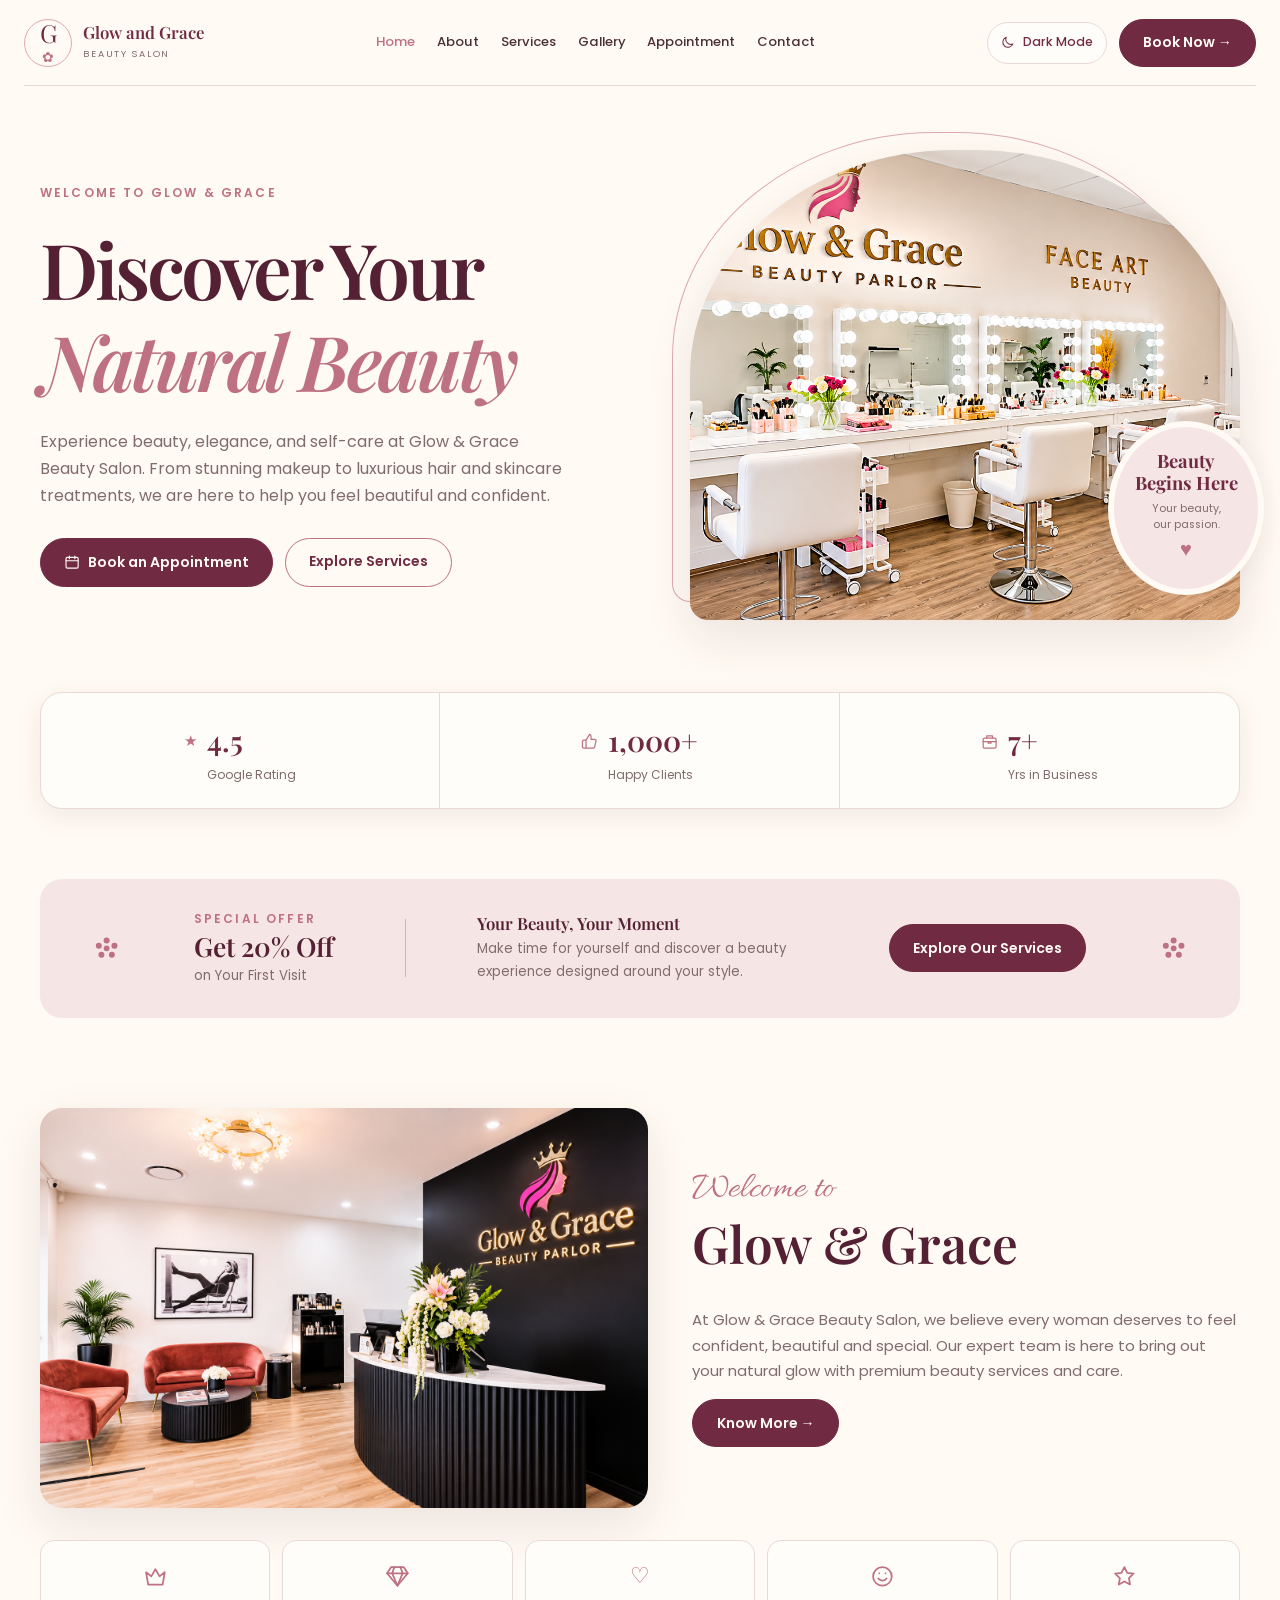
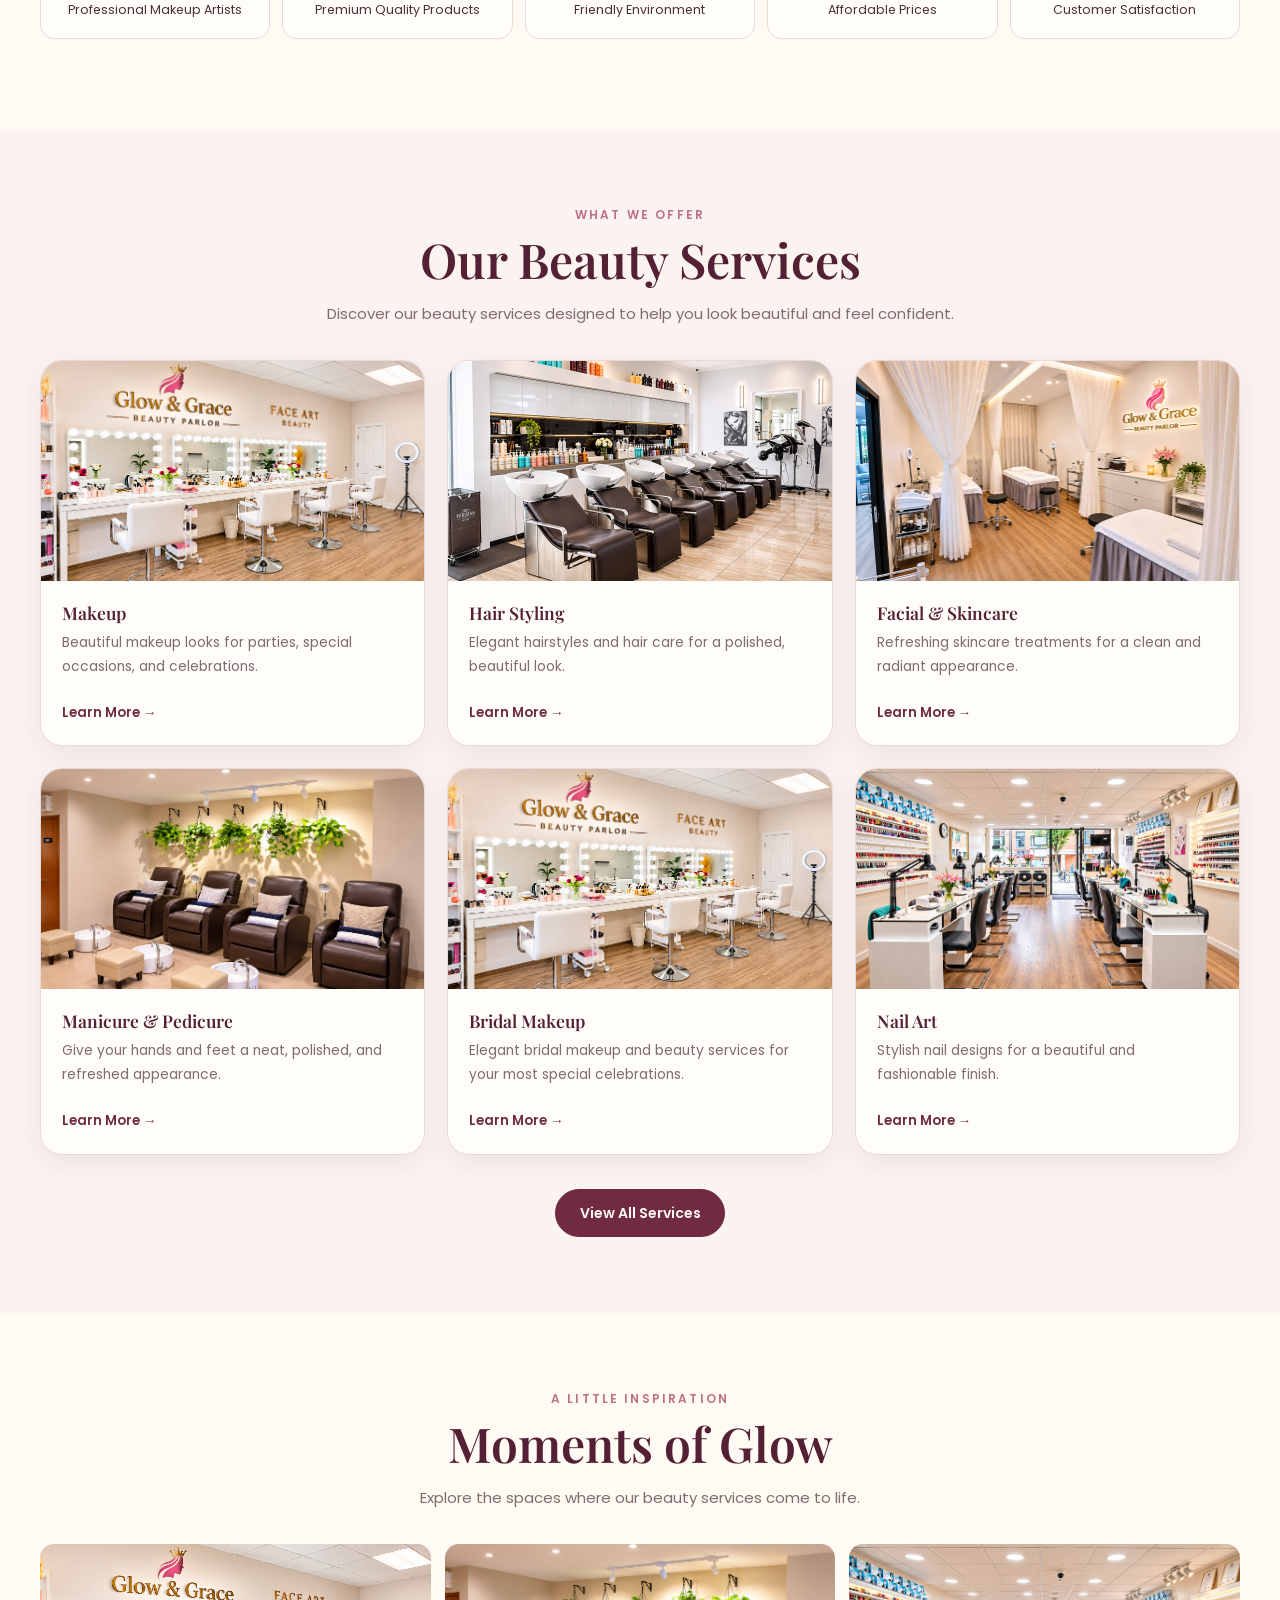
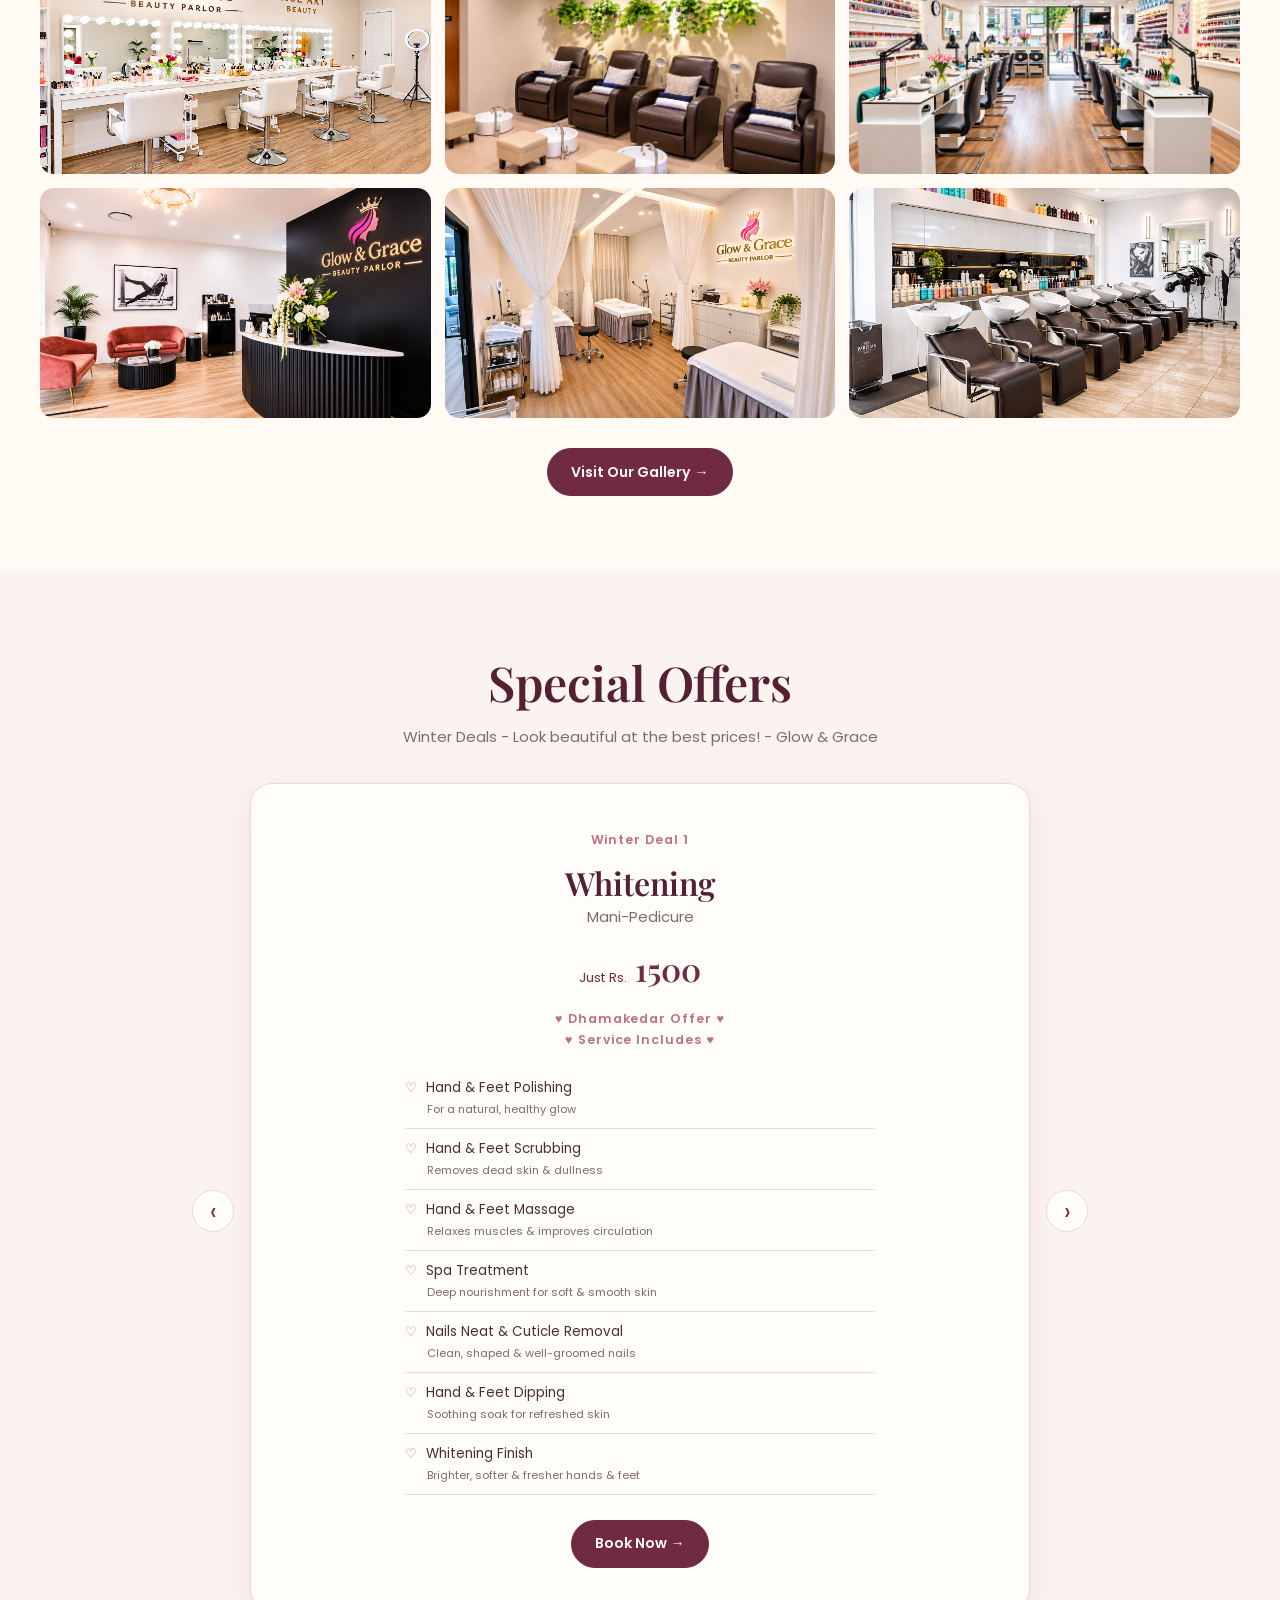
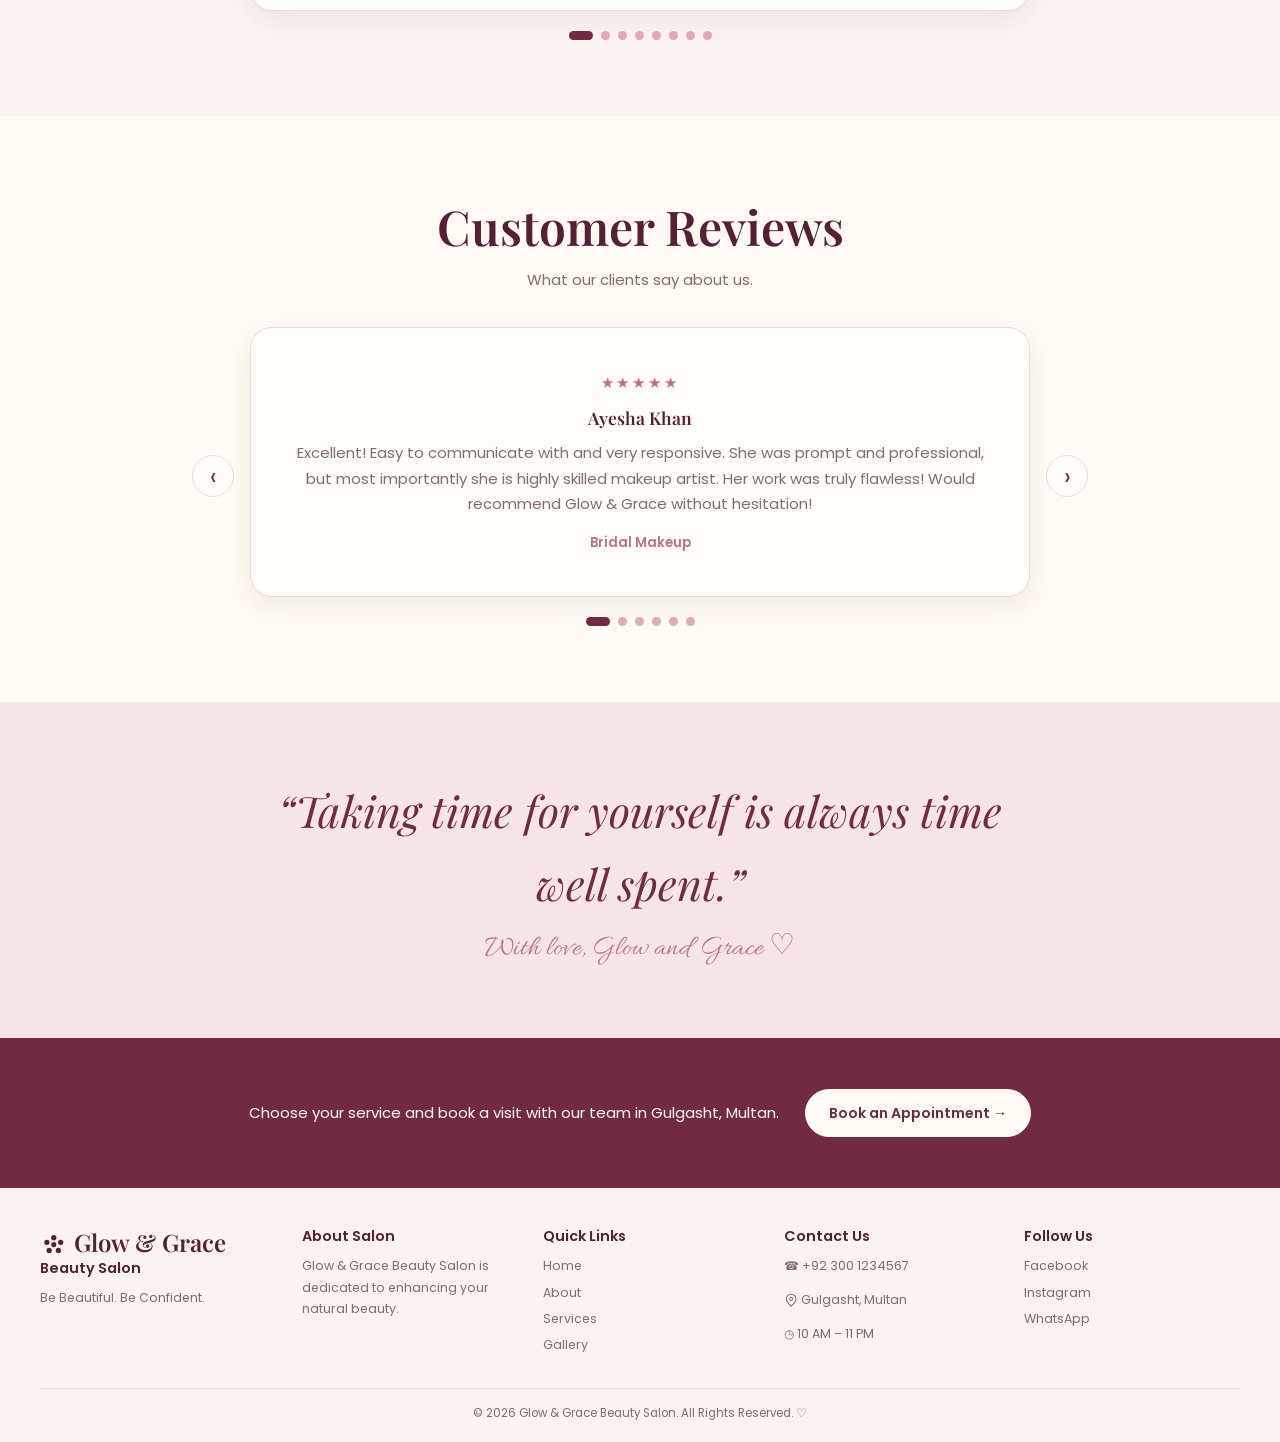
==== index.html @ 6aabf295 "Initial Files Added" ====
<!DOCTYPE html>
<html lang="en">

<head>
    <meta charset="UTF-8">
    <meta name="viewport" content="width=device-width, initial-scale=1.0">
    <title>Glow & Grace Beauty Salon</title>
    <link rel="preconnect" href="https://fonts.googleapis.com">
    <link rel="preconnect" href="https://fonts.gstatic.com" crossorigin>
    <link
        href="https://fonts.googleapis.com/css2?family=Allura&family=Playfair+Display:ital,wght@0,500;0,600;1,600&family=Poppins:wght@300;400;500;600;700&display=swap"
        rel="stylesheet">
    
    <link rel="stylesheet" href="style.css">
    <script src="vip-navigation.js" defer></script>
</head>

<body class="vip-page vip-index">
    <header class="topbar">
        <a class="brand" href="index.html">
            <span class="brand-mark">G<span>✿</span></span>
            <span><span class="brand-name">Glow and Grace</span><span class="brand-sub">BEAUTY SALON</span></span>
        </a>
        <button class="nav-toggle" type="button" aria-label="Open navigation" aria-expanded="false"
            aria-controls="main-navigation" data-nav-toggle><svg class="nav-icon" viewBox="0 0 24 24" aria-hidden="true" focusable="false"><path d="M4 7h16M4 12h16M4 17h16" /></svg></button>
        <nav id="main-navigation">
            <a class="active" href="index.html" aria-current="page">Home</a>
            <a href="about.html">About</a>
            <a href="services.html">Services</a>
            <a href="gallery.html">Gallery</a>
            <a href="appointment.html">Appointment</a>
            <a href="contact.html">Contact</a>
        </nav>
        <div class="nav-actions">
            <button class="theme-toggle" id="themeToggle" type="button" aria-label="Switch to dark mode"><svg class="theme-icon" viewBox="0 0 24 24" aria-hidden="true" focusable="false"><path d="M20.2 15.1A8.6 8.6 0 0 1 8.9 3.8 8.8 8.8 0 1 0 20.2 15.1Z" /></svg><span>Dark Mode</span></button>
            <a class="btn" href="appointment.html">Book Now →</a>
        </div>
    </header>
    <section class="hero">
        <div class="hero-content">
            <div class="tagline">Welcome to Glow & Grace</div>
            <h1>Discover Your<span>Natural Beauty</span></h1>
            <p>Experience beauty, elegance, and self-care at Glow & Grace Beauty Salon. From stunning makeup to
                luxurious hair and skincare treatments, we are here to help you feel beautiful and confident.</p>
            <div class="hero-buttons">
                <a href="appointment.html" class="btn"><svg class="ui-icon" viewBox="0 0 24 24" aria-hidden="true" focusable="false"><rect x="3" y="5" width="18" height="16" rx="2" /><path d="M16 3v4M8 3v4M3 10h18" /></svg>Book an Appointment</a>
                <a href="services.html" class="outline-btn">Explore Services</a>
            </div>
        </div>
        <div class="hero-image"><img src="images/new-salon-photos/Glow%20%26%20Grace%20Beauty%20Parlor.png"
                alt="Glow &amp; Grace makeup studio">
            <div class="hero-badge"><b>Beauty<br>Begins Here</b><small>Your beauty,<br>our
                    passion.</small><span>♥</span></div>
        </div>
    </section>
    <section class="stats-bar">
        <div class="stat-item"><span class="stat-icon">★</span><span class="stat-num" data-target="4.5"
                data-decimal="1">0</span><span class="stat-label">Google Rating</span></div>
        <div class="stat-item"><span class="stat-icon"><svg class="ui-icon" viewBox="0 0 24 24" aria-hidden="true" focusable="false"><path d="M7 10v11H4a2 2 0 0 1-2-2v-7a2 2 0 0 1 2-2h3Zm0 0 5-8a3 3 0 0 1 2 3v4h5a2 2 0 0 1 2 2l-2 8a2 2 0 0 1-2 2H7" /></svg></span><span class="stat-num" data-target="1000"
                data-suffix="+">0</span><span class="stat-label">Happy Clients</span></div>
        <div class="stat-item"><span class="stat-icon"><svg class="ui-icon" viewBox="0 0 24 24" aria-hidden="true" focusable="false"><rect x="3" y="7" width="18" height="14" rx="2" /><path d="M8 7V4h8v3M3 12h18M10 12v2h4v-2" /></svg></span><span class="stat-num" data-target="7"
                data-suffix="+">0</span><span class="stat-label">Yrs in Business</span></div>
    </section>
    <section class="offer-banner">
        <span class="banner-flower"><svg class="ui-icon flower-icon" viewBox="0 0 24 24" aria-hidden="true" focusable="false"><circle cx="12" cy="5" r="2.3" /><circle cx="18" cy="9" r="2.3" /><circle cx="16" cy="16" r="2.3" /><circle cx="8" cy="16" r="2.3" /><circle cx="6" cy="9" r="2.3" /><circle cx="12" cy="11" r="2.2" /></svg></span>
        <div class="offer-left">
            <div class="small">Special Offer</div>
            <h3>Get 20% Off</h3>
            <p>on Your First Visit</p>
        </div>
        <div class="offer-divider"></div>
        <div class="offer-mid">
            <h4>Your Beauty, Your Moment</h4>
            <p>Make time for yourself and discover a beauty experience designed around your style.</p>
        </div>
        <a class="btn" href="services.html">Explore Our Services</a>
        <span class="banner-flower"><svg class="ui-icon flower-icon" viewBox="0 0 24 24" aria-hidden="true" focusable="false"><circle cx="12" cy="5" r="2.3" /><circle cx="18" cy="9" r="2.3" /><circle cx="16" cy="16" r="2.3" /><circle cx="8" cy="16" r="2.3" /><circle cx="6" cy="9" r="2.3" /><circle cx="12" cy="11" r="2.2" /></svg></span>
    </section>
    <section class="welcome">
        <div class="welcome-image"><img src="images/new-salon-photos/Glow%20%26%20Grace%20Beauty%20Reception%20(1).png"
                alt="Glow &amp; Grace reception"></div>
        <div class="welcome-content">
            <h3>Welcome to</h3>
            <h2>Glow & Grace</h2>
            <p>At Glow & Grace Beauty Salon, we believe every woman deserves to feel confident, beautiful and special.
                Our expert team is here to bring out your natural glow with premium beauty services and care.</p>
            <a href="about.html" class="btn">Know More →</a>
        </div>
        <div class="welcome-features">
            <div><span><svg class="ui-icon" viewBox="0 0 24 24" aria-hidden="true" focusable="false"><path d="m3 8 5 4 4-7 4 7 5-4-2 12H5L3 8Z" /></svg></span> Professional Makeup Artists</div>
            <div><span><svg class="ui-icon" viewBox="0 0 24 24" aria-hidden="true" focusable="false"><path d="M6 3h12l4 6-10 12L2 9l4-6Z" /><path d="m2 9 20 0M9 3l-2 6 5 12 5-12-2-6" /></svg></span> Premium Quality Products</div>
            <div><span>♡</span> Friendly Environment</div>
            <div><span><svg class="ui-icon" viewBox="0 0 24 24" aria-hidden="true" focusable="false"><circle cx="12" cy="12" r="9" /><path d="M8 14s1.5 2 4 2 4-2 4-2M9 9h.01M15 9h.01" /></svg></span> Affordable Prices</div>
            <div><span><svg class="ui-icon" viewBox="0 0 24 24" aria-hidden="true" focusable="false"><path d="m12 3 2.7 5.5 6.1.9-4.4 4.3 1 6.1-5.4-2.9-5.4 2.9 1-6.1L3 9.4l6.1-.9L12 3Z" /></svg></span> Customer Satisfaction</div>
        </div>
    </section>
    <section class="services">
        <div class="eyebrow">What We Offer</div>
        <h2>Our Beauty Services</h2>
        <p class="services-sub">Discover our beauty services designed to help you look beautiful and feel confident.</p>
        <div class="services-grid">
            <div class="new-service-card"><img src="images/new-salon-photos/Glow%20%26%20Grace%20Beauty%20Parlor.png"
                    alt="Glow &amp; Grace makeup studio">
                <div class="card-body">
                    <h3>Makeup</h3>
                    <p>Beautiful makeup looks for parties, special occasions, and celebrations.</p><a
                        href="services.html">Learn More →</a>
                </div>
            </div>
            <div class="new-service-card"><img
                    src="images/new-salon-photos/Modern%20Parisian%20Salon%20Shampoo%20Stations.png"
                    alt="Salon shampoo stations for hair services">
                <div class="card-body">
                    <h3>Hair Styling</h3>
                    <p>Elegant hairstyles and hair care for a polished, beautiful look.</p><a href="services.html">Learn
                        More →</a>
                </div>
            </div>
            <div class="new-service-card"><img
                    src="images/new-salon-photos/Glow%20%26%20Grace%20Spa%20Treatment%20Room.png"
                    alt="Glow &amp; Grace facial and skincare treatment room">
                <div class="card-body">
                    <h3>Facial & Skincare</h3>
                    <p>Refreshing skincare treatments for a clean and radiant appearance.</p><a
                        href="services.html">Learn More →</a>
                </div>
            </div>
            <div class="new-service-card"><img
                    src="images/new-salon-photos/Bright%20Modern%20Spa%20Pedicure%20Lounge.png"
                    alt="Bright modern pedicure lounge">
                <div class="card-body">
                    <h3>Manicure & Pedicure</h3>
                    <p>Give your hands and feet a neat, polished, and refreshed appearance.</p><a
                        href="services.html">Learn More →</a>
                </div>
            </div>
            <div class="new-service-card"><img src="images/new-salon-photos/Glow%20%26%20Grace%20Beauty%20Parlor.png"
                    alt="Glow &amp; Grace makeup studio for bridal services">
                <div class="card-body">
                    <h3>Bridal Makeup</h3>
                    <p>Elegant bridal makeup and beauty services for your most special celebrations.</p><a
                        href="services.html">Learn More →</a>
                </div>
            </div>
            <div class="new-service-card"><img
                    src="images/new-salon-photos/Bright%20Symmetrical%20Nail%20Salon%20Interior.png"
                    alt="Bright nail salon interior">
                <div class="card-body">
                    <h3>Nail Art</h3>
                    <p>Stylish nail designs for a beautiful and fashionable finish.</p><a href="services.html">Learn
                        More →</a>
                </div>
            </div>
        </div>
        <a href="services.html" class="btn">View All Services</a>
    </section>
    <section class="gallery">
        <div class="eyebrow">A Little Inspiration</div>
        <h2>Moments of Glow</h2>
        <p class="gallery-sub">Explore the spaces where our beauty services come to life.</p>
        <div class="gallery-container">
            <img src="images/new-salon-photos/Glow%20%26%20Grace%20Beauty%20Parlor.png"
                alt="Glow &amp; Grace makeup studio" loading="lazy">
            <img src="images/new-salon-photos/Bright%20Modern%20Spa%20Pedicure%20Lounge.png" alt="Pedicure lounge"
                loading="lazy">
            <img src="images/new-salon-photos/Bright%20Symmetrical%20Nail%20Salon%20Interior.png"
                alt="Nail salon interior" loading="lazy">
            <img src="images/new-salon-photos/Glow%20%26%20Grace%20Beauty%20Reception%20(1).png"
                alt="Beauty salon reception" loading="lazy">
            <img src="images/new-salon-photos/Glow%20%26%20Grace%20Spa%20Treatment%20Room.png"
                alt="Facial and skincare treatment room" loading="lazy">
            <img src="images/new-salon-photos/Modern%20Parisian%20Salon%20Shampoo%20Stations.png"
                alt="Hair service shampoo stations" loading="lazy">
        </div>
        <a href="gallery.html" class="btn">Visit Our Gallery →</a>
    </section>
    <section class="offers">
        <div class="section-heading">
            <h2>Special Offers</h2>
            <p>Winter Deals - Look beautiful at the best prices! - Glow & Grace</p>
        </div>
        <div class="deal-slider" id="dealSlider">
            <button class="deal-arrow prev" id="prevDeal" aria-label="Previous deal">‹</button>
            <button class="deal-arrow next" id="nextDeal" aria-label="Next deal">›</button>
            <div class="deal-track">
                <div class="deal-slide active">
                    <div class="deal-card"><span class="deal-tag">Winter Deal 1</span>
                        <h3>Whitening</h3>
                        <div class="deal-sub">Mani-Pedicure</div>
                        <div class="deal-price"><span>Just Rs.</span> 1500</div>
                        <div class="deal-offer">♥ Dhamakedar Offer ♥</div>
                        <div class="deal-includes">♥ Service Includes ♥</div>
                        <ul class="deal-list">
                            <li>Hand & Feet Polishing<small>For a natural, healthy glow</small></li>
                            <li>Hand & Feet Scrubbing<small>Removes dead skin & dullness</small></li>
                            <li>Hand & Feet Massage<small>Relaxes muscles & improves circulation</small></li>
                            <li>Spa Treatment<small>Deep nourishment for soft & smooth skin</small></li>
                            <li>Nails Neat & Cuticle Removal<small>Clean, shaped & well-groomed nails</small></li>
                            <li>Hand & Feet Dipping<small>Soothing soak for refreshed skin</small></li>
                            <li>Whitening Finish<small>Brighter, softer & fresher hands & feet</small></li>
                        </ul><a class="btn" href="appointment.html">Book Now →</a>
                    </div>
                </div>
                <div class="deal-slide">
                    <div class="deal-card"><span class="deal-tag">Winter Deal 2</span>
                        <h3>Bridal Glow</h3>
                        <div class="deal-sub">Bridal Makeup</div>
                        <div class="deal-price"><span>Just Rs.</span> 9,999</div>
                        <div class="deal-offer">♥ Dhamakedar Offer ♥</div>
                        <div class="deal-includes">♥ Service Includes ♥</div>
                        <ul class="deal-list">
                            <li>Bridal Makeup<small>Long-lasting flawless bridal look</small></li>
                            <li>Hairstyle + Dupatta Setting<small>Elegant hairstyle with perfect dupatta setting</small>
                            </li>
                            <li>Nail Art<small>Beautiful nails for your big day</small></li>
                            <li>Pre-Bridal Facial<small>Glowing & fresh skin before wedding</small></li>
                            <li>Eyelashes<small>Full & beautiful lashes</small></li>
                            <li>Face Polish<small>Clean & bright face</small></li>
                            <li>Touch-up Kit<small>Stay fresh all day long</small></li>
                        </ul><a class="btn" href="appointment.html">Book Now →</a>
                    </div>
                </div>
                <div class="deal-slide">
                    <div class="deal-card"><span class="deal-tag">Winter Deal 3</span>
                        <h3>Party Glam</h3>
                        <div class="deal-sub">Party Makeup</div>
                        <div class="deal-price"><span>Just Rs.</span> 3,999</div>
                        <div class="deal-offer">♥ Dhamakedar Offer ♥</div>
                        <div class="deal-includes">♥ Service Includes ♥</div>
                        <ul class="deal-list">
                            <li>Party Makeup<small>Soft glam look for parties</small></li>
                            <li>Hair Setting<small>Neat & stylish hair setting</small></li>
                            <li>Eyelashes<small>Beautiful full lashes</small></li>
                            <li>Nail Polish<small>Neat & polished nails</small></li>
                            <li>Face Polish<small>Fresh & glowing face</small></li>
                            <li>Blush & Highlights<small>Natural glow & shine</small></li>
                            <li>Hair Spray Finish<small>Long-lasting perfect look</small></li>
                        </ul><a class="btn" href="appointment.html">Book Now →</a>
                    </div>
                </div>
                <div class="deal-slide">
                    <div class="deal-card"><span class="deal-tag">Winter Deal 4</span>
                        <h3>Hair Spa + Cut</h3>
                        <div class="deal-sub">Hair Care</div>
                        <div class="deal-price"><span>Just Rs.</span> 1,999</div>
                        <div class="deal-offer">♥ Dhamakedar Offer ♥</div>
                        <div class="deal-includes">♥ Service Includes ♥</div>
                        <ul class="deal-list">
                            <li>Hair Cut on Your Choice<small>Cut of your choice</small></li>
                            <li>Hair Spa<small>Deep nourishment for hair</small></li>
                            <li>Hair Wash<small>Clean & fresh hair</small></li>
                            <li>Head Massage<small>Relaxing head massage</small></li>
                            <li>Hair Mask<small>Soft & silky hair</small></li>
                            <li>Blow Dry<small>Perfect smooth finish</small></li>
                            <li>Hair Serum<small>Shiny & healthy hair</small></li>
                        </ul><a class="btn" href="appointment.html">Book Now →</a>
                    </div>
                </div>
                <div class="deal-slide">
                    <div class="deal-card"><span class="deal-tag">Winter Deal 5</span>
                        <h3>Facial Glow</h3>
                        <div class="deal-sub">Facial & Skincare</div>
                        <div class="deal-price"><span>Just Rs.</span> 1,499</div>
                        <div class="deal-offer">♥ Dhamakedar Offer ♥</div>
                        <div class="deal-includes">♥ Service Includes ♥</div>
                        <ul class="deal-list">
                            <li>Deep Cleansing Facial<small>Deep clean & fresh skin</small></li>
                            <li>Face Polish<small>Bright & smooth face</small></li>
                            <li>Face Massage<small>Relaxing face massage</small></li>
                            <li>Mask Application<small>Glowing & soft skin</small></li>
                            <li>Scrubbing<small>Removes dead skin & dullness</small></li>
                            <li>Face Dipping<small>Soothing & refreshed skin</small></li>
                            <li>Whitening Finish<small>Brighter & fresher face</small></li>
                        </ul><a class="btn" href="appointment.html">Book Now →</a>
                    </div>
                </div>
                <div class="deal-slide">
                    <div class="deal-card"><span class="deal-tag">Winter Deal 6</span>
                        <h3>Hair Color</h3>
                        <div class="deal-sub">Color + Treatment</div>
                        <div class="deal-price"><span>Just Rs.</span> 4,999</div>
                        <div class="deal-offer">♥ Dhamakedar Offer ♥</div>
                        <div class="deal-includes">♥ Service Includes ♥</div>
                        <ul class="deal-list">
                            <li>Hair Color<small>Beautiful new hair color</small></li>
                            <li>Highlights<small>Stylish highlights</small></li>
                            <li>Keratin Treatment<small>Smooth & shiny hair</small></li>
                            <li>Hair Spa<small>Deep nourishment</small></li>
                            <li>Hair Mask<small>Soft & healthy hair</small></li>
                            <li>Hair Wash<small>Clean & fresh hair</small></li>
                            <li>Blow Dry<small>Perfect salon finish</small></li>
                        </ul><a class="btn" href="appointment.html">Book Now →</a>
                    </div>
                </div>
                <div class="deal-slide">
                    <div class="deal-card"><span class="deal-tag">Winter Deal 7</span>
                        <h3>Wax & Polish</h3>
                        <div class="deal-sub">Waxing</div>
                        <div class="deal-price"><span>Just Rs.</span> 1,299</div>
                        <div class="deal-offer">♥ Dhamakedar Offer ♥</div>
                        <div class="deal-includes">♥ Service Includes ♥</div>
                        <ul class="deal-list">
                            <li>Half Arm Wax<small>Clean & smooth arms</small></li>
                            <li>Half Leg Wax<small>Clean & smooth legs</small></li>
                            <li>Face Polish<small>Bright & fresh face</small></li>
                            <li>Face Massage<small>Relaxing massage</small></li>
                            <li>Smoothing Mask<small>Soft & smooth skin</small></li>
                            <li>Soothing Lotion<small>Calm & fresh skin</small></li>
                            <li>Whitening Finish<small>Brighter & softer skin</small></li>
                        </ul><a class="btn" href="appointment.html">Book Now →</a>
                    </div>
                </div>
                <div class="deal-slide">
                    <div class="deal-card"><span class="deal-tag">Winter Deal 8</span>
                        <h3>Student Glow</h3>
                        <div class="deal-sub">Student Deal</div>
                        <div class="deal-price"><span>Just Rs.</span> 999</div>
                        <div class="deal-offer">♥ Dhamakedar Offer ♥</div>
                        <div class="deal-includes">♥ Service Includes ♥</div>
                        <ul class="deal-list">
                            <li>Hair Cut<small>Fresh & neat cut</small></li>
                            <li>Hair Wash<small>Clean & fresh hair</small></li>
                            <li>Hair Setting<small>Stylish setting</small></li>
                            <li>Face Polish<small>Bright & fresh face</small></li>
                            <li>Eyebrows<small>Neat & clean eyebrows</small></li>
                            <li>Head Massage<small>Relaxing massage</small></li>
                            <li>Blow Dry<small>Perfect finish</small></li>
                        </ul><a class="btn" href="appointment.html">Book Now →</a>
                    </div>
                </div>
            </div>
            <div class="deal-dots" id="dealDots"></div>
        </div>
    </section>
    <section class="reviews">
        <div class="section-heading">
            <h2>Customer Reviews</h2>
            <p>What our clients say about us.</p>
        </div>
        <div class="review-slider" id="reviewSlider">
            <button class="review-arrow prev" id="prevReview" aria-label="Previous review">‹</button>
            <button class="review-arrow next" id="nextReview" aria-label="Next review">›</button>
            <div class="review-track">
                <div class="review-slide active">
                    <div class="stars">★★★★★</div>
                    <h3>Ayesha Khan</h3>
                    <p>Excellent! Easy to communicate with and very responsive. She was prompt and professional, but
                        most importantly she is highly skilled makeup artist. Her work was truly flawless! Would
                        recommend Glow & Grace without hesitation!</p>
                    <div class="r-service">Bridal Makeup</div>
                </div>
                <div class="review-slide">
                    <div class="stars">★★★★★</div>
                    <h3>Sana Malik</h3>
                    <p>Best salon in town! Highly recommended. My party makeup was so beautiful, everyone kept asking
                        where I got it done. Staff is so friendly and caring.</p>
                    <div class="r-service">Party Makeup</div>
                </div>
                <div class="review-slide">
                    <div class="stars">★★★★★</div>
                    <h3>Fatima Noor</h3>
                    <p>Loved the service and results. Thank you Glow & Grace! My facial was so relaxing and my skin is
                        glowing. I will definitely come again.</p>
                    <div class="r-service">Facial & Skincare</div>
                </div>
                <div class="review-slide">
                    <div class="stars">★★★★★</div>
                    <h3>Mahnoor Ali</h3>
                    <p>Amazing hair styling! They understood exactly what I wanted. My hairstyle stayed perfect the
                        whole day. Very professional and neat work.</p>
                    <div class="r-service">Hair Styling</div>
                </div>
                <div class="review-slide">
                    <div class="stars">★★★★★</div>
                    <h3>Hira Ahmed</h3>
                    <p>So happy with my nails! Beautiful nail art, very clean and hygienic salon. The team makes you
                        feel so comfortable and special.</p>
                    <div class="r-service">Nail Art</div>
                </div>
                <div class="review-slide">
                    <div class="stars">★★★★★</div>
                    <h3>Zainab Raza</h3>
                    <p>I booked the Bridal Package for my big day and it was perfect! Makeup, hair and nails -
                        everything was flawless. I felt like a princess. Thank you so much!</p>
                    <div class="r-service">Bridal Package</div>
                </div>
            </div>
            <div class="review-dots" id="reviewDots"></div>
        </div>
    </section>
    <section class="quote-section">
        <p>“Taking time for yourself is always time<br>well spent.”</p>
        <div class="quote-love">With love, Glow and Grace ♡</div>
    </section>
    <section class="cta-strip">
        <p>Choose your service and book a visit with our team in Gulgasht, Multan.</p>
        <a class="btn" href="appointment.html">Book an Appointment →</a>
    </section>
    <footer>
        <div class="footer-container">
            <div class="footer-logo">
                <h2><svg class="ui-icon flower-icon" viewBox="0 0 24 24" aria-hidden="true" focusable="false"><circle cx="12" cy="5" r="2.3" /><circle cx="18" cy="9" r="2.3" /><circle cx="16" cy="16" r="2.3" /><circle cx="8" cy="16" r="2.3" /><circle cx="6" cy="9" r="2.3" /><circle cx="12" cy="11" r="2.2" /></svg> Glow & Grace</h2>
                <h3>Beauty Salon</h3>
                <p>Be Beautiful. Be Confident.</p>
            </div>
            <div class="footer-column">
                <h3>About Salon</h3>
                <p>Glow & Grace Beauty Salon is dedicated to enhancing your natural beauty.</p>
            </div>
            <div class="footer-column">
                <h3>Quick Links</h3><a href="index.html">Home</a><a href="about.html">About</a><a
                    href="services.html">Services</a><a href="gallery.html">Gallery</a>
            </div>
            <div class="footer-column">
                <h3>Contact Us</h3>
                <p>☎ +92 300 1234567</p>
                <p><svg class="ui-icon" viewBox="0 0 24 24" aria-hidden="true" focusable="false"><path d="M20 10c0 5-8 12-8 12S4 15 4 10a8 8 0 1 1 16 0Z" /><circle cx="12" cy="10" r="2.5" /></svg> Gulgasht, Multan</p>
                <p>◷ 10 AM – 11 PM</p>
            </div>
            <div class="footer-column">
                <h3>Follow Us</h3><a href="#">Facebook</a><a href="#">Instagram</a><a href="#">WhatsApp</a>
            </div>
        </div>
        <div class="copyright">© 2026 Glow & Grace Beauty Salon. All Rights Reserved. ♡</div>
    </footer>
    <button id="topBtn">↑</button>
    <script>
        const topBtn = document.getElementById("topBtn");
        if (topBtn) {
            window.addEventListener("scroll", function () { topBtn.style.display = window.scrollY > 300 ? "block" : "none"; });
            topBtn.addEventListener("click", function () { window.scrollTo({ top: 0, behavior: "smooth" }); });
        }
        const slides = document.querySelectorAll(".review-slide");
        const dotsBox = document.getElementById("reviewDots");
        let currentReview = 0;
        let reviewTimer = null;
        if (slides.length && dotsBox) {
            slides.forEach(function (_, i) {
                var d = document.createElement("button");
                d.setAttribute("aria-label", "Go to review " + (i + 1));
                d.addEventListener("click", function () { showReview(i); restartReviewTimer(); });
                dotsBox.appendChild(d);
            });
        }
        const dots = document.querySelectorAll("#reviewDots button");
        function showReview(n) {
            if (!slides.length) return;
            currentReview = (n + slides.length) % slides.length;
            slides.forEach(function (s, i) { s.classList.toggle("active", i === currentReview); });
            dots.forEach(function (d, i) { d.classList.toggle("active", i === currentReview); });
        }
        function nextReview() { showReview(currentReview + 1); }
        function prevReview() { showReview(currentReview - 1); }
        function restartReviewTimer() {
            if (reviewTimer) clearInterval(reviewTimer);
            reviewTimer = setInterval(nextReview, 4000);
        }
        var prevBtn = document.getElementById("prevReview");
        var nextBtn = document.getElementById("nextReview");
        if (prevBtn) { prevBtn.addEventListener("click", function () { prevReview(); restartReviewTimer(); }); }
        if (nextBtn) { nextBtn.addEventListener("click", function () { nextReview(); restartReviewTimer(); }); }
        var sliderBox = document.getElementById("reviewSlider");
        if (sliderBox) {
            sliderBox.addEventListener("mouseenter", function () { if (reviewTimer) clearInterval(reviewTimer); });
            sliderBox.addEventListener("mouseleave", restartReviewTimer);
        }
        showReview(0);
        restartReviewTimer();
        const dealSlides = document.querySelectorAll(".deal-slide");
        const dealDotsBox = document.getElementById("dealDots");
        let currentDeal = 0;
        let dealTimer = null;
        if (dealSlides.length && dealDotsBox) {
            dealSlides.forEach(function (_, i) {
                var d = document.createElement("button");
                d.setAttribute("aria-label", "Go to deal " + (i + 1));
                d.addEventListener("click", function () { showDeal(i); restartDealTimer(); });
                dealDotsBox.appendChild(d);
            });
        }
        const dealDots = document.querySelectorAll("#dealDots button");
        function showDeal(n) {
            if (!dealSlides.length) return;
            currentDeal = (n + dealSlides.length) % dealSlides.length;
            dealSlides.forEach(function (s, i) { s.classList.toggle("active", i === currentDeal); });
            dealDots.forEach(function (d, i) { d.classList.toggle("active", i === currentDeal); });
        }
        function nextDeal() { showDeal(currentDeal + 1); }
        function prevDeal() { showDeal(currentDeal - 1); }
        function restartDealTimer() {
            if (dealTimer) clearInterval(dealTimer);
            dealTimer = setInterval(nextDeal, 4500);
        }
        var prevDealBtn = document.getElementById("prevDeal");
        var nextDealBtn = document.getElementById("nextDeal");
        if (prevDealBtn) { prevDealBtn.addEventListener("click", function () { prevDeal(); restartDealTimer(); }); }
        if (nextDealBtn) { nextDealBtn.addEventListener("click", function () { nextDeal(); restartDealTimer(); }); }
        var dealBox = document.getElementById("dealSlider");
        if (dealBox) {
            dealBox.addEventListener("mouseenter", function () { if (dealTimer) clearInterval(dealTimer); });
            dealBox.addEventListener("mouseleave", restartDealTimer);
        }
        showDeal(0);
        restartDealTimer();
        const statObserver = new IntersectionObserver(function (entries) {
            entries.forEach(function (entry) {
                if (entry.isIntersecting) {
                    var el = entry.target;
                    var target = parseFloat(el.dataset.target);
                    var decimal = parseInt(el.dataset.decimal || "0");
                    var suffix = el.dataset.suffix || "";
                    var start = performance.now();
                    function count(now) {
                        var p = Math.min((now - start) / 1400, 1);
                        var val = target * (1 - Math.pow(1 - p, 3));
                        if (decimal > 0) { el.textContent = val.toFixed(decimal); }
                        else { el.textContent = Math.floor(val).toLocaleString() + suffix; }
                        if (p < 1) { requestAnimationFrame(count); }
                        else { if (decimal > 0) { el.textContent = target.toFixed(decimal); } else { el.textContent = Math.floor(target).toLocaleString() + suffix; } }
                    }
                    requestAnimationFrame(count);
                    statObserver.unobserve(el);
                }
            });
        }, { threshold: .5 });
        document.querySelectorAll(".stat-num").forEach(function (el) { statObserver.observe(el); });
    </script>
</body>

</html>
---- style.css ----
@import url("https://fonts.googleapis.com/css2?family=Allura&family=Playfair+Display:ital,wght@0,500;0,600;0,700;1,600&family=Poppins:wght@300;400;500;600;700&display=swap");

:root {
  color-scheme: light;
  --burgundy: #702b43;
  --burgundy-deep: #542033;
  --rose: #bd7182;
  --rose-light: #dfaab2;
  --blush: #f5e6e5;
  --blush-pale: #fbf3f0;
  --cream: #fffaf3;
  --paper: #fffdf9;
  --ink: #4a3035;
  --muted: #806b6d;
  --line: #ead9d7;
  --shadow: 0 18px 48px rgba(83, 32, 51, 0.1);
  --shadow-soft: 0 8px 26px rgba(83, 32, 51, 0.08);
  --radius: 22px;
  --radius-small: 14px;
  --page-width: 1200px;
}

.vip-page.dark,
.vip-page.dark-mode,
html.dark .vip-page,
html.dark-mode .vip-page {
  color-scheme: dark;
  --burgundy: #d99aa7;
  --burgundy-deep: #f0c4ca;
  --rose: #d78c9c;
  --rose-light: #a96173;
  --blush: #39262d;
  --blush-pale: #302126;
  --cream: #211a1b;
  --paper: #2b2023;
  --ink: #f6e8e4;
  --muted: #c5aaab;
  --line: #543943;
  --shadow: 0 18px 48px rgba(0, 0, 0, 0.24);
  --shadow-soft: 0 8px 26px rgba(0, 0, 0, 0.18);
}

.vip-page,
.vip-page * {
  box-sizing: border-box;
}

.vip-page {
  margin: 0;
  min-width: 320px;
  overflow-x: hidden;
  background: var(--cream);
  color: var(--ink);
  font-family: "Poppins", sans-serif;
  font-size: 15px;
  font-weight: 400;
  line-height: 1.7;
  transition: background-color 0.25s ease, color 0.25s ease;
}

.vip-page img {
  display: block;
  max-width: 100%;
}

.vip-page .ui-icon,
.vip-page .nav-icon,
.vip-page .theme-icon {
  display: inline-block;
  width: 1.15em;
  height: 1.15em;
  flex: 0 0 auto;
  fill: none;
  stroke: currentColor;
  stroke-linecap: round;
  stroke-linejoin: round;
  stroke-width: 1.7;
  vertical-align: middle;
}

.vip-page .flower-icon {
  fill: currentColor;
  stroke: none;
}

.vip-page a {
  color: var(--burgundy);
  text-decoration: none;
}

.vip-page button,
.vip-page input,
.vip-page select,
.vip-page textarea {
  font: inherit;
}

.vip-page button,
.vip-page a {
  -webkit-tap-highlight-color: transparent;
}

.vip-page h1,
.vip-page h2,
.vip-page h3,
.vip-page h4 {
  margin: 0 0 0.65em;
  color: var(--burgundy-deep);
  font-family: "Playfair Display", serif;
  font-weight: 600;
  line-height: 1.2;
}

.vip-page p {
  margin: 0 0 1em;
}

.vip-page section,
.vip-page main {
  position: relative;
}

.vip-page .script,
.vip-page .handwritten,
.vip-page .cta-script,
.vip-page .quote,
.vip-page .love,
.vip-page .welcome-line,
.vip-page .quote-love {
  color: var(--rose);
  font-family: "Allura", cursive;
  font-size: clamp(1.7rem, 3vw, 2.45rem);
  line-height: 1.15;
}

.vip-page .eyebrow,
.vip-page .small-title,
.vip-page .tagline,
.vip-page .small,
.vip-page .section-heading > p:first-child {
  color: var(--rose);
  font-size: 0.75rem;
  font-weight: 600;
  letter-spacing: 0.18em;
  text-transform: uppercase;
}

.vip-page .btn,
.vip-page .pill,
.vip-page .submit,
.vip-page .submit-btn,
.vip-page .promo > a {
  display: inline-flex;
  min-height: 48px;
  align-items: center;
  justify-content: center;
  gap: 0.45rem;
  border: 1px solid var(--burgundy);
  border-radius: 999px;
  padding: 0.72rem 1.45rem;
  background: var(--burgundy);
  color: var(--cream);
  font-size: 0.88rem;
  font-weight: 600;
  line-height: 1.3;
  text-align: center;
  transition: transform 0.2s ease, background-color 0.2s ease, box-shadow 0.2s ease;
}

.vip-page .btn:hover,
.vip-page .pill:hover,
.vip-page .submit:hover,
.vip-page .submit-btn:hover,
.vip-page .promo > a:hover {
  transform: translateY(-2px);
  background: var(--burgundy-deep);
  box-shadow: var(--shadow-soft);
}

.vip-page .outline-btn {
  display: inline-flex;
  min-height: 48px;
  align-items: center;
  justify-content: center;
  border: 1px solid var(--rose);
  border-radius: 999px;
  padding: 0.72rem 1.45rem;
  color: var(--burgundy);
  font-size: 0.88rem;
  font-weight: 600;
  transition: background-color 0.2s ease, color 0.2s ease;
}

.vip-page .outline-btn:hover {
  background: var(--blush);
}

/* Shared navigation */
.vip-page .topbar {
  position: relative;
  z-index: 20;
  display: flex;
  width: min(100% - 48px, 1360px);
  min-height: 86px;
  align-items: center;
  justify-content: space-between;
  gap: 24px;
  margin: 0 auto;
  padding: 14px 0;
  border-bottom: 1px solid var(--line);
}

.vip-page .brand {
  display: inline-flex;
  flex: 0 0 auto;
  align-items: center;
  gap: 11px;
  color: var(--burgundy);
}

.vip-page .brand-mark {
  display: grid;
  width: 48px;
  height: 48px;
  place-items: center;
  border: 1px solid var(--rose-light);
  border-radius: 50%;
  font-family: "Playfair Display", serif;
  font-size: 1.55rem;
  line-height: 1;
}

.vip-page .brand-mark span {
  color: var(--rose);
  font-size: 0.85rem;
}

.vip-page .brand-name {
  display: block;
  font-family: "Playfair Display", serif;
  font-size: 1.05rem;
  font-weight: 600;
  line-height: 1.15;
}

.vip-page .brand-sub {
  display: block;
  margin-top: 3px;
  color: var(--muted);
  font-size: 0.58rem;
  letter-spacing: 0.2em;
}

.vip-page .topbar nav {
  display: flex;
  align-items: center;
  justify-content: center;
  gap: clamp(12px, 1.7vw, 26px);
}

.vip-page .topbar nav a,
.vip-page footer nav a {
  color: var(--ink);
  font-size: 0.82rem;
  font-weight: 500;
  transition: color 0.2s ease;
}

.vip-page .topbar nav a:hover,
.vip-page .topbar nav a.active,
.vip-page footer nav a:hover {
  color: var(--rose);
}

.vip-page .nav-actions {
  display: flex;
  flex: 0 0 auto;
  align-items: center;
  gap: 12px;
}

.vip-page .theme-toggle {
  display: inline-flex;
  min-height: 42px;
  align-items: center;
  justify-content: center;
  gap: 7px;
  border: 1px solid var(--line);
  border-radius: 999px;
  padding: 8px 13px;
  background: var(--paper);
  color: var(--burgundy);
  cursor: pointer;
  font-size: 0.77rem;
  font-weight: 500;
  white-space: nowrap;
}

.vip-page .theme-toggle:hover {
  border-color: var(--rose);
  background: var(--blush);
}

.vip-page .nav-toggle {
  display: none;
  width: 42px;
  height: 42px;
  border: 1px solid var(--line);
  border-radius: 50%;
  background: var(--paper);
  color: var(--burgundy);
  cursor: pointer;
}

.vip-page .nav-icon {
  width: 20px;
  height: 20px;
}

/* Home page */
.vip-index .hero {
  display: grid;
  width: min(100% - 48px, var(--page-width));
  min-height: 580px;
  grid-template-columns: 1.02fr 0.98fr;
  align-items: center;
  gap: clamp(32px, 6vw, 82px);
  margin: 0 auto;
  padding: 64px 0 72px;
}

.vip-index .hero-content {
  max-width: 590px;
}

.vip-index .hero-content .tagline {
  margin-bottom: 18px;
}

.vip-index .hero h1 {
  margin-bottom: 22px;
  font-size: clamp(3rem, 6vw, 5.5rem);
  letter-spacing: -0.045em;
}

.vip-index .hero h1 span {
  display: block;
  color: var(--rose);
  font-style: italic;
}

.vip-index .hero-content > p {
  max-width: 530px;
  margin-bottom: 28px;
  color: var(--muted);
  font-size: 1rem;
}

.vip-index .hero-buttons {
  display: flex;
  flex-wrap: wrap;
  gap: 12px;
}

.vip-index .hero-image {
  position: relative;
  min-height: 430px;
}

.vip-index .hero-image::before {
  position: absolute;
  inset: -18px 22px 18px -18px;
  border: 1px solid var(--rose-light);
  border-radius: 48% 48% 18px 18px;
  content: "";
}

.vip-index .hero-image > img {
  position: relative;
  width: 100%;
  height: 470px;
  border-radius: 48% 48% 18px 18px;
  object-fit: cover;
  box-shadow: var(--shadow);
}

.vip-index .hero-badge {
  position: absolute;
  right: -24px;
  bottom: 25px;
  display: grid;
  width: 156px;
  min-height: 174px;
  align-content: center;
  justify-items: center;
  border: 6px solid var(--cream);
  border-radius: 50%;
  background: var(--blush);
  color: var(--burgundy);
  text-align: center;
  box-shadow: var(--shadow-soft);
}

.vip-index .hero-badge b {
  font-family: "Playfair Display", serif;
  font-size: 1.15rem;
  line-height: 1.2;
}

.vip-index .hero-badge small {
  margin-top: 7px;
  color: var(--muted);
  font-size: 0.68rem;
  line-height: 1.4;
}

.vip-index .hero-badge > span {
  color: var(--rose);
  font-size: 1.25rem;
}

.vip-index .stats-bar {
  display: grid;
  width: min(100% - 48px, var(--page-width));
  grid-template-columns: repeat(3, 1fr);
  margin: 0 auto;
  border: 1px solid var(--line);
  border-radius: var(--radius);
  background: var(--paper);
  box-shadow: var(--shadow-soft);
}

.vip-index .stat-item {
  display: grid;
  min-height: 115px;
  grid-template-columns: auto auto;
  align-content: center;
  justify-content: center;
  column-gap: 10px;
  border-right: 1px solid var(--line);
  text-align: left;
}

.vip-index .stat-item:last-child {
  border-right: 0;
}

.vip-index .stat-icon {
  align-self: center;
  color: var(--rose);
}

.vip-index .stat-num {
  color: var(--burgundy);
  font-family: "Playfair Display", serif;
  font-size: 1.8rem;
  font-weight: 600;
}

.vip-index .stat-label {
  grid-column: 2;
  color: var(--muted);
  font-size: 0.75rem;
}

.vip-index .offer-banner {
  display: flex;
  width: min(100% - 48px, var(--page-width));
  align-items: center;
  justify-content: space-between;
  gap: 24px;
  margin: 70px auto;
  border-radius: var(--radius);
  padding: 30px clamp(22px, 4vw, 54px);
  background: var(--blush);
}

.vip-index .banner-flower {
  color: var(--rose);
  font-size: 1.7rem;
}

.vip-index .offer-left h3 {
  margin: 2px 0;
  font-size: 1.65rem;
}

.vip-index .offer-left p,
.vip-index .offer-mid p {
  margin: 0;
  color: var(--muted);
  font-size: 0.83rem;
}

.vip-index .offer-divider {
  width: 1px;
  height: 58px;
  background: var(--rose-light);
}

.vip-index .offer-mid {
  max-width: 340px;
}

.vip-index .offer-mid h4 {
  margin-bottom: 5px;
  font-size: 1.05rem;
}

.vip-index .welcome {
  display: grid;
  width: min(100% - 48px, var(--page-width));
  grid-template-columns: 1fr 0.9fr;
  align-items: center;
  gap: 44px;
  margin: 90px auto;
}

.vip-index .welcome-image img {
  width: 100%;
  height: 400px;
  border-radius: var(--radius);
  object-fit: cover;
  box-shadow: var(--shadow);
}

.vip-index .welcome-content h3 {
  margin: 0;
  color: var(--rose);
  font-family: "Allura", cursive;
  font-size: 2.3rem;
  font-weight: 400;
}

.vip-index .welcome-content h2 {
  font-size: clamp(2.1rem, 4vw, 3.25rem);
}

.vip-index .welcome-content p {
  color: var(--muted);
}

.vip-index .welcome-features {
  display: grid;
  grid-column: 1 / -1;
  grid-template-columns: repeat(5, 1fr);
  gap: 12px;
  margin-top: -12px;
}

.vip-index .welcome-features > div {
  border: 1px solid var(--line);
  border-radius: var(--radius-small);
  padding: 17px 12px;
  background: var(--paper);
  color: var(--ink);
  font-size: 0.78rem;
  text-align: center;
}

.vip-index .welcome-features span {
  display: block;
  margin-bottom: 5px;
  color: var(--rose);
  font-size: 1.35rem;
}

.vip-index .services,
.vip-index .gallery,
.vip-index .offers,
.vip-index .reviews {
  padding: 76px max(24px, calc((100% - var(--page-width)) / 2));
  text-align: center;
}

.vip-index .services,
.vip-index .offers {
  background: var(--blush-pale);
}

.vip-index .services > h2,
.vip-index .gallery > h2,
.vip-index .section-heading h2 {
  margin: 6px 0 12px;
  font-size: clamp(2rem, 4vw, 3rem);
}

.vip-index .services-sub,
.vip-index .gallery-sub,
.vip-index .section-heading > p {
  max-width: 650px;
  margin: 0 auto 34px;
  color: var(--muted);
}

.vip-index .services-grid {
  display: grid;
  grid-template-columns: repeat(3, minmax(0, 1fr));
  gap: 22px;
  margin: 34px 0;
  text-align: left;
}

.vip-index .new-service-card {
  overflow: hidden;
  border: 1px solid var(--line);
  border-radius: var(--radius);
  background: var(--paper);
  box-shadow: var(--shadow-soft);
  transition: transform 0.25s ease, box-shadow 0.25s ease;
}

.vip-index .new-service-card:hover {
  transform: translateY(-5px);
  box-shadow: var(--shadow);
}

.vip-index .new-service-card > img {
  width: 100%;
  height: 220px;
  object-fit: cover;
}

.vip-index .card-body {
  padding: 21px;
}

.vip-index .card-body h3 {
  margin-bottom: 8px;
}

.vip-index .card-body p {
  min-height: 54px;
  color: var(--muted);
  font-size: 0.86rem;
}

.vip-index .card-body a {
  font-size: 0.82rem;
  font-weight: 600;
}

.vip-index .gallery-container {
  display: grid;
  grid-template-columns: repeat(3, 1fr);
  gap: 14px;
  margin: 30px 0;
}

.vip-index .gallery-container img {
  width: 100%;
  height: 230px;
  border-radius: var(--radius-small);
  object-fit: cover;
  transition: transform 0.3s ease;
}

.vip-index .gallery-container img:hover {
  transform: scale(1.025);
}

.vip-index .deal-slider,
.vip-index .review-slider {
  position: relative;
  max-width: 780px;
  margin: 32px auto 0;
}

.vip-index .deal-slide,
.vip-index .review-slide {
  display: none;
}

.vip-index .deal-slide.active,
.vip-index .review-slide.active {
  display: block;
  animation: vip-fade-in 0.35s ease;
}

.vip-index .deal-card,
.vip-index .review-slide {
  border: 1px solid var(--line);
  border-radius: var(--radius);
  padding: clamp(24px, 4vw, 42px);
  background: var(--paper);
  box-shadow: var(--shadow-soft);
  text-align: center;
}

.vip-index .deal-tag,
.vip-index .deal-offer,
.vip-index .deal-includes {
  color: var(--rose);
  font-size: 0.78rem;
  font-weight: 600;
  letter-spacing: 0.08em;
}

.vip-index .deal-card h3 {
  margin: 12px 0 2px;
  font-size: 2rem;
}

.vip-index .deal-sub {
  color: var(--muted);
}

.vip-index .deal-price {
  margin: 12px 0;
  color: var(--burgundy);
  font-family: "Playfair Display", serif;
  font-size: 2rem;
  font-weight: 600;
}

.vip-index .deal-price span {
  font-family: "Poppins", sans-serif;
  font-size: 0.82rem;
  font-weight: 400;
}

.vip-index .deal-list {
  max-width: 470px;
  margin: 18px auto 25px;
  padding: 0;
  list-style: none;
  text-align: left;
}

.vip-index .deal-list li {
  padding: 9px 0;
  border-bottom: 1px solid var(--line);
  color: var(--ink);
  font-size: 0.84rem;
}

.vip-index .deal-list li::before {
  margin-right: 9px;
  color: var(--rose);
  content: "♡";
}

.vip-index .deal-list small {
  display: block;
  margin-left: 22px;
  color: var(--muted);
}

.vip-index .deal-arrow,
.vip-index .review-arrow {
  position: absolute;
  z-index: 2;
  top: 50%;
  display: grid;
  width: 42px;
  height: 42px;
  place-items: center;
  border: 1px solid var(--line);
  border-radius: 50%;
  background: var(--paper);
  color: var(--burgundy);
  cursor: pointer;
  font-size: 1.5rem;
  transform: translateY(-50%);
}

.vip-index .deal-arrow.prev,
.vip-index .review-arrow.prev {
  left: -58px;
}

.vip-index .deal-arrow.next,
.vip-index .review-arrow.next {
  right: -58px;
}

.vip-index .deal-dots,
.vip-index .review-dots {
  display: flex;
  justify-content: center;
  gap: 8px;
  margin-top: 20px;
}

.vip-index .deal-dots button,
.vip-index .review-dots button {
  width: 9px;
  height: 9px;
  border: 0;
  border-radius: 50%;
  padding: 0;
  background: var(--rose-light);
  cursor: pointer;
}

.vip-index .deal-dots button.active,
.vip-index .review-dots button.active {
  width: 24px;
  border-radius: 8px;
  background: var(--burgundy);
}

.vip-index .stars {
  color: var(--rose);
  letter-spacing: 0.18em;
}

.vip-index .review-slide h3 {
  margin: 12px 0;
}

.vip-index .review-slide p {
  color: var(--muted);
}

.vip-index .r-service {
  color: var(--rose);
  font-size: 0.82rem;
  font-weight: 600;
}

.vip-index .quote-section {
  padding: 72px 24px;
  background: var(--blush);
  text-align: center;
}

.vip-index .quote-section > p {
  margin: 0 auto 12px;
  color: var(--burgundy);
  font-family: "Playfair Display", serif;
  font-size: clamp(1.7rem, 4vw, 2.7rem);
  font-style: italic;
}

.vip-index .quote-love {
  font-size: 1.8rem;
}

.vip-index .cta-strip {
  display: flex;
  min-height: 150px;
  align-items: center;
  justify-content: center;
  gap: 26px;
  padding: 28px 24px;
  background: var(--burgundy);
  color: var(--cream);
  text-align: center;
}

.vip-index .cta-strip p {
  margin: 0;
}

.vip-index .cta-strip .btn {
  border-color: var(--cream);
  background: var(--cream);
  color: var(--burgundy);
}

/* About page */
.vip-about main > .hero {
  display: grid;
  min-height: 360px;
  place-items: center;
  padding: 60px 24px;
  background: linear-gradient(135deg, var(--blush), var(--cream));
  text-align: center;
}

.vip-about .hero-text {
  max-width: 760px;
}

.vip-about .hero-text h1 {
  margin: 4px 0 14px;
  font-size: clamp(2.8rem, 6vw, 4.8rem);
}

.vip-about .hero-text p {
  max-width: 610px;
  margin: 16px auto 0;
  color: var(--muted);
}

.vip-about .welcome,
.vip-about .section,
.vip-about .cta {
  width: min(100% - 48px, var(--page-width));
  margin: 80px auto;
}

.vip-about .welcome {
  display: grid;
  grid-template-columns: 0.95fr 1.05fr;
  align-items: center;
  gap: 50px;
}

.vip-about .welcome-img {
  position: relative;
}

.vip-about .welcome-img img {
  width: 100%;
  height: 450px;
  border-radius: var(--radius);
  object-fit: cover;
  box-shadow: var(--shadow);
}

.vip-about .welcome-tag {
  position: absolute;
  right: -16px;
  bottom: 24px;
  border-radius: 999px;
  padding: 10px 18px;
  background: var(--cream);
  color: var(--burgundy);
  box-shadow: var(--shadow-soft);
}

.vip-about .welcome-text h2 {
  font-size: clamp(2rem, 4vw, 3.1rem);
}

.vip-about .welcome-text p,
.vip-about .vision p,
.vip-about .mission p,
.vip-about .owner p {
  color: var(--muted);
}

.vip-about .section.intro {
  display: grid;
  grid-template-columns: repeat(2, minmax(0, 1fr));
  gap: 22px;
}

.vip-about .vision,
.vip-about .mission,
.vip-about .owner,
.vip-about .person,
.vip-about .bottom-grid article {
  border: 1px solid var(--line);
  border-radius: var(--radius);
  padding: 28px;
  background: var(--paper);
  box-shadow: var(--shadow-soft);
}

.vip-about .vision,
.vip-about .mission {
  text-align: center;
}

.vip-about .vision .icon,
.vip-about .mission .icon {
  color: var(--rose);
  font-size: 1.8rem;
}

.vip-about .card-title {
  margin: 5px 0;
}

.vip-about .sub {
  margin-bottom: 14px;
  color: var(--rose);
  font-size: 0.8rem;
  font-weight: 600;
  letter-spacing: 0.04em;
}

.vip-about .features {
  display: grid;
  grid-template-columns: repeat(4, 1fr);
  gap: 10px;
  margin-top: 24px;
}

.vip-about .features span {
  border-radius: var(--radius-small);
  padding: 12px 6px;
  background: var(--blush-pale);
  color: var(--burgundy);
  font-size: 0.72rem;
}

.vip-about .features i {
  display: block;
  color: var(--rose);
  font-size: 1.2rem;
  font-style: normal;
}

.vip-about .owner {
  display: grid;
  grid-column: 1 / -1;
  grid-template-columns: 230px 1fr;
  align-items: center;
  gap: 26px;
}

.vip-about .owner img {
  width: 100%;
  height: 230px;
  border-radius: var(--radius-small);
  object-fit: cover;
}

.vip-about .owner h3 {
  margin: 4px 0 8px;
  font-size: 1.7rem;
}

.vip-about .team .heading {
  margin-bottom: 28px;
  text-align: center;
}

.vip-about .team .heading .script {
  font-size: 2.6rem;
}

.vip-about .team .heading p {
  color: var(--muted);
}

.vip-about .team-grid {
  display: grid;
  grid-template-columns: repeat(4, minmax(0, 1fr));
  gap: 18px;
}

.vip-about .person {
  overflow: hidden;
  padding: 0;
}

.vip-about .person > img {
  width: 100%;
  height: 240px;
  object-fit: cover;
}

.vip-about .person-body {
  padding: 19px;
}

.vip-about .person-body h3 {
  margin-bottom: 4px;
}

.vip-about .role,
.vip-about .exp {
  color: var(--rose);
  font-size: 0.77rem;
}

.vip-about .exp {
  margin-top: 5px;
  color: var(--muted);
}

.vip-about .person ul {
  padding-left: 18px;
  color: var(--muted);
  font-size: 0.76rem;
}

.vip-about .person li::marker {
  color: var(--rose);
}

.vip-about .person .quote {
  font-size: 1.45rem;
}

.vip-about .gallery .heading {
  margin-bottom: 24px;
  text-align: center;
}

.vip-about .gallery-layout {
  display: grid;
  grid-template-columns: 0.65fr 2fr;
  gap: 18px;
}

.vip-about .gallery-side {
  display: grid;
  align-content: center;
  justify-items: center;
  border-radius: var(--radius);
  background: var(--blush);
  color: var(--burgundy);
  font-family: "Playfair Display", serif;
  font-size: 1.6rem;
  line-height: 1.45;
  text-align: center;
}

.vip-about .gallery-side b {
  color: var(--rose);
  font-size: 2rem;
}

.vip-about .gallery-grid {
  display: grid;
  grid-template-columns: repeat(3, 1fr);
  gap: 12px;
}

.vip-about .gallery-item {
  position: relative;
  overflow: hidden;
  min-height: 170px;
  border-radius: var(--radius-small);
}

.vip-about .gallery-item img {
  width: 100%;
  height: 100%;
  min-height: 170px;
  object-fit: cover;
}

.vip-about .gallery-item span {
  position: absolute;
  right: 0;
  bottom: 0;
  left: 0;
  padding: 22px 12px 10px;
  background: linear-gradient(transparent, rgba(84, 32, 51, 0.78));
  color: var(--cream);
  font-size: 0.74rem;
}

.vip-about .bottom-grid {
  display: grid;
  grid-template-columns: 1fr 1fr;
  gap: 20px;
}

.vip-about .bottom-grid h3 {
  font-size: 1.7rem;
}

.vip-about .why-list {
  display: grid;
  grid-template-columns: repeat(2, 1fr);
  gap: 12px;
}

.vip-about .why-item {
  color: var(--muted);
  font-size: 0.82rem;
}

.vip-about .why-item b {
  margin-right: 9px;
  color: var(--rose);
}

.vip-about .achievement-grid {
  display: grid;
  grid-template-columns: repeat(2, 1fr);
  gap: 12px;
}

.vip-about .achievement-grid > div {
  border-radius: var(--radius-small);
  padding: 16px;
  background: var(--blush-pale);
  text-align: center;
}

.vip-about .achievement-grid strong,
.vip-about .achievement-grid span {
  display: block;
}

.vip-about .achievement-grid strong {
  color: var(--burgundy);
  font-family: "Playfair Display", serif;
  font-size: 1.7rem;
}

.vip-about .achievement-grid span {
  color: var(--muted);
  font-size: 0.75rem;
}

.vip-about .cta {
  border-radius: var(--radius);
  padding: 55px 24px;
  background: var(--blush);
  text-align: center;
}

.vip-about .cta h2 {
  margin: 5px 0 10px;
  font-size: clamp(1.8rem, 4vw, 2.8rem);
}

.vip-about .cta p {
  color: var(--muted);
}

/* Services page */
.vip-services > .hero {
  display: none;
}

.vip-services .hero-copy {
  max-width: 700px;
}

.vip-services .hero-copy h1 {
  margin: 8px 0 15px;
  font-size: clamp(2.8rem, 6vw, 4.5rem);
}

.vip-services .hero-copy > p {
  max-width: 630px;
  color: var(--muted);
}

.vip-services .perks {
  display: grid;
  grid-template-columns: repeat(4, 1fr);
  gap: 12px;
  margin-top: 25px;
}

.vip-services .perk {
  display: flex;
  align-items: center;
  gap: 9px;
  color: var(--burgundy);
  font-size: 0.72rem;
  font-weight: 500;
}

.vip-services .perk-icon {
  display: grid;
  width: 38px;
  height: 38px;
  flex: 0 0 auto;
  place-items: center;
  border-radius: 50%;
  background: var(--cream);
  color: var(--rose);
  font-size: 1.2rem;
}

.vip-services .handwritten {
  justify-self: center;
  transform: rotate(-5deg);
  font-size: clamp(2.4rem, 5vw, 4.2rem);
  text-align: center;
}

.vip-services .services-wrap {
  width: min(100% - 32px, 1440px);
  margin: 28px auto 60px;
}

.vip-services .filter-buttons {
  display: flex;
  flex-wrap: wrap;
  justify-content: center;
  gap: 7px;
  margin-bottom: 18px;
}

.vip-services .filter-btn {
  border: 1px solid var(--line);
  border-radius: 999px;
  padding: 6px 12px;
  background: var(--paper);
  color: var(--burgundy);
  cursor: pointer;
  font-size: 0.68rem;
  transition: background-color 0.2s ease, color 0.2s ease, border-color 0.2s ease;
}

.vip-services .filter-btn:hover,
.vip-services .filter-btn.active {
  border-color: var(--burgundy);
  background: var(--burgundy);
  color: var(--cream);
}

.vip-services .services-grid {
  display: grid;
  grid-template-columns: repeat(3, minmax(0, 1fr));
  align-items: stretch;
  gap: 12px;
}

.vip-services .service-card {
  overflow: hidden;
  border: 1px solid var(--line);
  border-radius: 13px;
  padding: 12px;
  background: var(--paper);
  box-shadow: var(--shadow-soft);
}

.vip-services .service-head {
  display: flex;
  min-width: 0;
  align-items: center;
  gap: 8px;
  margin-bottom: 8px;
}

.vip-services .service-icon {
  display: grid;
  width: 31px;
  height: 31px;
  flex: 0 0 auto;
  place-items: center;
  border-radius: 50%;
  background: var(--blush);
  color: var(--burgundy);
  border: 1px solid var(--line);
}

.vip-services .service-icon svg {
  width: 18px;
  height: 18px;
  fill: none;
  stroke: currentColor;
  stroke-linecap: round;
  stroke-linejoin: round;
  stroke-width: 1.5;
}

.vip-services .service-head h2 {
  margin: 0;
  font-size: clamp(1.05rem, 1.55vw, 1.45rem);
  line-height: 1.12;
}

.vip-services .service-head .tagline {
  margin: 2px 0 0;
  font-size: 0.55rem;
  letter-spacing: 0.06em;
}

.vip-services .service-head .tagline span {
  color: var(--rose);
}

.vip-services .service-body {
  display: grid;
  grid-template-columns: minmax(0, 0.42fr) minmax(0, 0.58fr);
  align-items: start;
  gap: 8px;
}

.vip-services .photo-col {
  position: relative;
  min-width: 0;
}

.vip-services .photo-col img,
.vip-services .bridal-photo {
  width: 100%;
  aspect-ratio: 4 / 5;
  height: auto;
  min-height: 0;
  border-radius: 7px;
  object-fit: cover;
}

.vip-services .caption {
  padding: 3px 1px 0;
  color: var(--rose);
  font-family: "Allura", cursive;
  font-size: 1.15rem;
  line-height: 1.05;
  text-align: center;
}

.vip-services .price-list {
  min-width: 0;
}

.vip-services .price-row,
.vip-services .package-title {
  display: flex;
  min-width: 0;
  justify-content: space-between;
  gap: 5px;
  border-bottom: 1px solid var(--line);
  border-radius: 4px;
  margin-bottom: 3px;
  padding: 4px 6px;
  background: var(--blush-pale);
  color: var(--ink);
  font-size: 0.64rem;
  line-height: 1.35;
}

.vip-services .price-row span:first-child,
.vip-services .package-title span:first-child {
  min-width: 0;
  overflow-wrap: anywhere;
}

.vip-services .price-row span:last-child,
.vip-services .package-title span:last-child {
  flex: 0 0 auto;
  color: var(--burgundy);
  font-weight: 600;
  text-align: right;
}

.vip-services .bridal-layout {
  display: grid;
  grid-template-columns: minmax(0, 1.2fr) minmax(0, 0.8fr);
  align-items: start;
  gap: 8px;
}

.vip-services .bridal-packages {
  display: grid;
  min-width: 0;
  gap: 5px;
}

.vip-services .package {
  border: 1px solid var(--line);
  border-radius: 5px;
  padding: 5px;
  background: var(--paper);
}

.vip-services .package-title {
  margin-bottom: 3px;
  padding: 2px 4px;
  font-weight: 600;
}

.vip-services .package ul {
  display: grid;
  grid-template-columns: repeat(2, minmax(0, 1fr));
  gap: 2px 8px;
  margin: 4px 0 0;
  padding-left: 12px;
  color: var(--muted);
  font-size: 0.56rem;
  line-height: 1.3;
}

.vip-services .package li::marker {
  color: var(--rose);
}

.vip-services .service-card:focus-within,
.vip-services .service-card:hover {
  border-color: var(--rose);
}

.vip-services .cta-strip {
  display: flex;
  align-items: center;
  justify-content: space-around;
  gap: 24px;
  padding: 30px 24px;
  background: var(--blush);
}

.vip-services .cta-script {
  text-align: center;
}

.vip-services .steps {
  display: flex;
  flex-wrap: wrap;
  justify-content: center;
  gap: 20px;
}

.vip-services .step {
  color: var(--burgundy);
  font-size: 0.8rem;
}

.vip-services .step-icon {
  margin-right: 7px;
  color: var(--rose);
}

/* Gallery page */
.vip-gallery > .hero {
  padding: 60px 24px 48px;
  background: linear-gradient(135deg, var(--blush), var(--cream));
  text-align: center;
}

.vip-gallery > .hero p {
  margin: 0 0 6px;
  color: var(--rose);
  font-size: 0.75rem;
  font-weight: 600;
  letter-spacing: 0.2em;
}

.vip-gallery > .hero h1 {
  margin-bottom: 8px;
  font-size: clamp(2.8rem, 6vw, 4rem);
}

.vip-gallery > .hero h2 {
  color: var(--muted);
  font-family: "Poppins", sans-serif;
  font-size: 0.95rem;
  font-weight: 400;
}

.vip-gallery .heart {
  color: var(--rose);
}

.vip-gallery .filter-wrap {
  display: flex;
  width: min(100% - 48px, var(--page-width));
  align-items: center;
  gap: 20px;
  margin: 32px auto;
}

.vip-gallery .filter-wrap .line {
  height: 1px;
  flex: 1;
  background: var(--line);
}

.vip-gallery .filter {
  display: flex;
  flex-wrap: wrap;
  justify-content: center;
  gap: 8px;
}

.vip-gallery .grid {
  display: grid;
  width: min(100% - 48px, var(--page-width));
  grid-template-columns: repeat(4, minmax(0, 1fr));
  gap: 18px;
  margin: 0 auto 70px;
}

.vip-gallery .item {
  position: relative;
  overflow: hidden;
  min-height: 250px;
  border-radius: var(--radius-small);
  background: var(--blush);
  box-shadow: var(--shadow-soft);
}

.vip-gallery .item.hide {
  display: none;
}

.vip-gallery .item img {
  width: 100%;
  height: 100%;
  min-height: 250px;
  object-fit: cover;
  transition: transform 0.4s ease;
}

.vip-gallery .item:hover img {
  transform: scale(1.06);
}

.vip-gallery .item p {
  position: absolute;
  right: 0;
  bottom: 0;
  left: 0;
  margin: 0;
  padding: 34px 13px 12px;
  background: linear-gradient(transparent, rgba(84, 32, 51, 0.82));
  color: var(--cream);
  font-size: 0.72rem;
  font-weight: 600;
  letter-spacing: 0.07em;
}

.vip-gallery .footer {
  display: grid;
  grid-template-columns: 1.2fr 1fr 1fr;
  gap: 30px;
  padding: 48px max(24px, calc((100% - var(--page-width)) / 2)) 18px;
  background: var(--blush-pale);
}

.vip-gallery .footer .col h3 {
  font-family: "Playfair Display", serif;
}

.vip-gallery .flogo {
  color: var(--burgundy);
  font-family: "Playfair Display", serif;
  font-size: 1.4rem;
  text-align: center;
}

.vip-gallery .flogo small {
  display: block;
  font-family: "Poppins", sans-serif;
  font-size: 0.62rem;
  letter-spacing: 0.2em;
}

.vip-gallery .footer .tag,
.vip-gallery .footer .contact,
.vip-gallery .footer ul {
  color: var(--muted);
  font-size: 0.8rem;
}

.vip-gallery .footer ul {
  margin: 0;
  padding: 0;
  list-style: none;
}

.vip-gallery .footer li {
  margin: 5px 0;
}

.vip-gallery .footer .bottom {
  grid-column: 1 / -1;
  border-top: 1px solid var(--line);
  padding-top: 15px;
  color: var(--muted);
  font-size: 0.73rem;
  text-align: center;
}

/* Appointment page */
.vip-appointment > .hero {
  display: grid;
  min-height: 355px;
  grid-template-columns: 1fr 0.65fr;
  align-items: center;
  gap: 30px;
  padding: 48px max(24px, calc((100% - var(--page-width)) / 2));
  background: linear-gradient(120deg, var(--blush), var(--cream));
}

.vip-appointment .hero-left {
  text-align: center;
}

.vip-appointment .hero-left h1 {
  margin: 0;
  font-size: clamp(2.9rem, 6vw, 4.6rem);
}

.vip-appointment .hero-left > p {
  color: var(--muted);
}

.vip-appointment .hero-left .heart {
  color: var(--rose);
}

.vip-appointment .hero-right {
  display: grid;
  min-height: 240px;
  place-items: center;
  border: 1px solid var(--rose-light);
  border-radius: 50% 50% 18px 18px;
  background: var(--paper);
  box-shadow: var(--shadow-soft);
}

.vip-appointment .image-logo {
  color: var(--burgundy);
  text-align: center;
}

.vip-appointment .image-logo .crown {
  color: var(--rose);
  font-size: 2rem;
}

.vip-appointment .image-logo h2 {
  margin-bottom: 0;
  font-size: 2rem;
}

.vip-appointment .image-logo p {
  margin: 0;
  color: var(--muted);
  font-size: 0.65rem;
  letter-spacing: 0.2em;
}

.vip-appointment .content {
  display: grid;
  width: min(100% - 48px, var(--page-width));
  grid-template-columns: 0.8fr 1.2fr;
  align-items: start;
  gap: 30px;
  margin: 64px auto;
}

.vip-appointment .why,
.vip-appointment .booking {
  border: 1px solid var(--line);
  border-radius: var(--radius);
  padding: clamp(22px, 3vw, 34px);
  background: var(--paper);
  box-shadow: var(--shadow-soft);
}

.vip-appointment .why h2,
.vip-appointment .booking h2 {
  font-size: clamp(1.7rem, 3vw, 2.35rem);
}

.vip-appointment .why > p,
.vip-appointment .booking > p {
  color: var(--muted);
  font-size: 0.88rem;
}

.vip-appointment .why .feature {
  display: inline-flex;
  width: calc(50% - 6px);
  align-items: center;
  gap: 9px;
  margin: 8px 0;
  color: var(--ink);
  font-size: 0.77rem;
  vertical-align: top;
}

.vip-appointment .why .feature span {
  color: var(--rose);
  font-size: 1.25rem;
}

.vip-appointment .why .feature p {
  margin: 0;
}

.vip-appointment .why .quote {
  margin-top: 16px;
  text-align: center;
}

.vip-appointment .booking .description {
  margin-bottom: 22px;
}

.vip-appointment #appointmentForm {
  display: grid;
  grid-template-columns: repeat(2, minmax(0, 1fr));
  gap: 16px;
}

.vip-appointment .field {
  min-width: 0;
}

.vip-appointment .field.full,
.vip-appointment #appointmentForm > .submit {
  grid-column: 1 / -1;
}

.vip-appointment .field label,
.vip-contact .form-group label {
  display: block;
  margin-bottom: 6px;
  color: var(--burgundy);
  font-size: 0.78rem;
  font-weight: 600;
}

.vip-appointment .field input,
.vip-appointment .field select,
.vip-appointment .field textarea,
.vip-contact .form-group input,
.vip-contact .form-group select,
.vip-contact .form-group textarea,
.vip-about .f-news input,
.vip-appointment .newsletter input {
  width: 100%;
  min-height: 47px;
  border: 1px solid var(--line);
  border-radius: 10px;
  outline: 0;
  padding: 10px 12px;
  background: var(--cream);
  color: var(--ink);
}

.vip-appointment .field textarea,
.vip-contact .form-group textarea {
  min-height: 120px;
  resize: vertical;
}

.vip-appointment .field input:focus,
.vip-appointment .field select:focus,
.vip-appointment .field textarea:focus,
.vip-contact .form-group input:focus,
.vip-contact .form-group select:focus,
.vip-contact .form-group textarea:focus {
  border-color: var(--rose);
  box-shadow: 0 0 0 3px var(--blush);
}

.vip-appointment .field input.error,
.vip-appointment .field select.error,
.vip-contact .form-group input.error,
.vip-contact .form-group select.error,
.vip-contact .form-group textarea.error {
  border-color: var(--rose);
}

.vip-page .error-msg {
  display: none;
  margin-top: 5px;
  color: var(--burgundy);
  font-size: 0.72rem;
}

.vip-page .error-msg.show {
  display: block;
}

.vip-appointment .contact {
  display: grid;
  grid-template-columns: 1fr 1fr;
  gap: 15px;
  margin-top: 22px;
  color: var(--muted);
  font-size: 0.77rem;
  text-align: center;
}

.vip-appointment .contact strong {
  color: var(--burgundy);
}

.vip-appointment .promo {
  display: flex;
  min-height: 200px;
  align-items: center;
  justify-content: center;
  gap: 30px;
  padding: 30px 24px;
  background: var(--blush);
  text-align: center;
}

.vip-appointment .promo-img {
  width: 145px;
  height: 145px;
  border: 7px solid var(--cream);
  border-radius: 50%;
  background: var(--rose-light);
}

.vip-appointment .promo h2 {
  margin: 0;
  font-size: 2rem;
}

.vip-appointment .information {
  display: flex;
  align-items: center;
  justify-content: center;
  gap: 45px;
  padding: 25px 24px;
}

.vip-appointment .info-item {
  display: flex;
  align-items: center;
  gap: 12px;
}

.vip-appointment .info-icon {
  color: var(--rose);
  font-size: 1.55rem;
}

.vip-appointment .info-item p {
  margin: 0;
  color: var(--muted);
  font-size: 0.75rem;
}

.vip-appointment .info-item strong {
  color: var(--burgundy);
  font-size: 0.82rem;
}

.vip-appointment .separator {
  width: 1px;
  height: 42px;
  background: var(--line);
}

/* Contact page */
.vip-contact > .hero {
  display: grid;
  min-height: 320px;
  place-items: center;
  padding: 48px 24px;
  background: linear-gradient(135deg, var(--blush), var(--cream));
  text-align: center;
}

.vip-contact .hero-content {
  max-width: 680px;
}

.vip-contact .hero h1 {
  margin: 5px 0;
  font-size: clamp(2.8rem, 6vw, 4.3rem);
}

.vip-contact .hero-content > p {
  margin: 10px auto 0;
  color: var(--muted);
}

.vip-contact .features,
.vip-contact .contact-info {
  display: grid;
  width: min(100% - 48px, var(--page-width));
  grid-template-columns: repeat(4, 1fr);
  gap: 14px;
  margin: 42px auto;
}

.vip-contact .feature,
.vip-contact .info-card {
  border: 1px solid var(--line);
  border-radius: var(--radius-small);
  padding: 20px 14px;
  background: var(--paper);
  box-shadow: var(--shadow-soft);
  text-align: center;
}

.vip-contact .feature .icon,
.vip-contact .info-card .icon {
  color: var(--rose);
  font-size: 1.6rem;
}

.vip-contact .feature h3,
.vip-contact .info-card h3 {
  margin: 5px 0;
  font-size: 1.1rem;
}

.vip-contact .feature p,
.vip-contact .info-card p {
  margin: 0;
  color: var(--muted);
  font-size: 0.76rem;
}

.vip-contact .info-card a {
  font-size: 0.8rem;
  font-weight: 600;
  overflow-wrap: anywhere;
}

.vip-contact .main-section {
  display: grid;
  width: min(100% - 48px, var(--page-width));
  grid-template-columns: 1fr 1fr;
  align-items: start;
  gap: 26px;
  margin: 60px auto;
}

.vip-contact .form-box,
.vip-contact .location-box {
  border: 1px solid var(--line);
  border-radius: var(--radius);
  padding: clamp(22px, 3vw, 32px);
  background: var(--paper);
  box-shadow: var(--shadow-soft);
}

.vip-contact .form-box h2,
.vip-contact .location-box h2 {
  font-size: clamp(1.7rem, 3vw, 2.3rem);
}

.vip-contact .form-box > p,
.vip-contact .location-box > p {
  color: var(--muted);
  font-size: 0.85rem;
}

.vip-contact #contactForm {
  display: grid;
  gap: 14px;
}

.vip-contact .form-row {
  display: grid;
  grid-template-columns: 1fr 1fr;
  gap: 14px;
}

.vip-contact .submit-btn {
  justify-self: start;
  cursor: pointer;
}

.vip-contact .map-wrap {
  position: relative;
  overflow: hidden;
  min-height: 250px;
  border-radius: var(--radius-small);
}

.vip-contact .map {
  width: 100%;
  height: 250px;
  border: 0;
}

.vip-contact .map-pin-label {
  position: absolute;
  right: 12px;
  bottom: 12px;
  display: flex;
  align-items: center;
  gap: 7px;
  border-radius: 10px;
  padding: 8px 11px;
  background: var(--cream);
  color: var(--burgundy);
  font-size: 0.72rem;
  box-shadow: var(--shadow-soft);
}

.vip-contact .address {
  margin: 16px 0;
  border-bottom: 1px solid var(--line);
  padding-bottom: 10px;
}

.vip-contact .address h3,
.vip-contact .visit-card h3 {
  font-size: 1.05rem;
}

.vip-contact .address p {
  margin-bottom: 6px;
  color: var(--muted);
  font-size: 0.8rem;
}

.vip-contact .visit-card {
  border-radius: var(--radius-small);
  padding: 16px;
  background: var(--blush-pale);
}

.vip-contact .visit-head {
  display: flex;
  align-items: center;
  gap: 12px;
}

.vip-contact .visit-head h3,
.vip-contact .visit-head p {
  margin: 0;
}

.vip-contact .visit-head p {
  color: var(--muted);
  font-size: 0.75rem;
}

.vip-contact .v-icon {
  color: var(--rose);
  font-size: 1.55rem;
}

.vip-contact .visit-features {
  display: grid;
  grid-template-columns: 1fr 1fr;
  gap: 9px;
  margin: 15px 0;
}

.vip-contact .vf {
  display: flex;
  align-items: center;
  gap: 7px;
  color: var(--ink);
  font-size: 0.68rem;
}

.vip-contact .vf .ic {
  color: var(--rose);
}

.vip-contact .visit-img-row {
  display: grid;
  grid-template-columns: 1fr auto;
  gap: 10px;
}

.vip-contact .visit-img-wrap {
  position: relative;
  overflow: hidden;
  min-height: 130px;
  border-radius: 10px;
}

.vip-contact .visit-img-wrap img {
  width: 100%;
  height: 100%;
  min-height: 130px;
  object-fit: cover;
}

.vip-contact .shop-name {
  position: absolute;
  right: 0;
  bottom: 0;
  left: 0;
  padding: 19px 10px 7px;
  background: linear-gradient(transparent, rgba(84, 32, 51, 0.75));
  color: var(--cream);
  font-family: "Playfair Display", serif;
  font-size: 0.9rem;
}

.vip-contact .shop-name small {
  display: block;
  font-family: "Poppins", sans-serif;
  font-size: 0.55rem;
  letter-spacing: 0.16em;
}

.vip-contact .visit-side {
  display: grid;
  place-items: center;
  border-radius: 10px;
  padding: 10px;
  background: var(--blush);
  color: var(--burgundy);
  font-family: "Playfair Display", serif;
  text-align: center;
}

.vip-contact .social {
  padding: 35px 24px;
  background: var(--blush);
  text-align: center;
}

.vip-contact .social h2 {
  margin-bottom: 8px;
}

.vip-contact .social p {
  color: var(--muted);
}

.vip-contact .social a {
  display: inline-grid;
  width: 42px;
  height: 42px;
  place-items: center;
  margin: 4px;
  border: 1px solid var(--rose-light);
  border-radius: 50%;
  color: var(--burgundy);
  font-weight: 600;
}

.vip-contact .popup-overlay {
  position: fixed;
  z-index: 50;
  inset: 0;
  display: none;
  place-items: center;
  padding: 20px;
  background: rgba(84, 32, 51, 0.55);
}

.vip-contact .popup-overlay.show {
  display: grid;
}

.vip-contact .popup-box {
  width: min(100%, 420px);
  border-radius: var(--radius);
  padding: 32px;
  background: var(--paper);
  text-align: center;
  box-shadow: var(--shadow);
}

.vip-contact .popup-box .tick {
  color: var(--rose);
  font-size: 2.5rem;
}

/* Shared footers */
.vip-page footer,
.vip-gallery .footer {
  color: var(--ink);
}

.vip-page footer {
  padding: 40px max(24px, calc((100% - var(--page-width)) / 2)) 18px;
  background: var(--blush-pale);
}

.vip-page footer nav {
  display: flex;
  flex-wrap: wrap;
  justify-content: center;
  gap: 12px 22px;
}

.vip-index footer .footer-container {
  display: grid;
  grid-template-columns: 1.1fr repeat(4, 1fr);
  gap: 25px;
}

.vip-index footer h2 {
  margin-bottom: 0;
  font-size: 1.5rem;
}

.vip-index footer h3 {
  margin-bottom: 10px;
  font-family: "Poppins", sans-serif;
  font-size: 0.9rem;
}

.vip-index footer p,
.vip-index footer a,
.vip-about footer,
.vip-contact footer {
  color: var(--muted);
  font-size: 0.78rem;
}

.vip-index footer .footer-column > a {
  display: block;
  margin: 5px 0;
}

.vip-index footer .copyright,
.vip-about footer .footer-bottom,
.vip-contact footer .copyright {
  margin-top: 28px;
  border-top: 1px solid var(--line);
  padding-top: 15px;
  color: var(--muted);
  font-size: 0.72rem;
  text-align: center;
}

.vip-about footer .footer-main {
  display: grid;
  grid-template-columns: 1.1fr 1.2fr 1fr 1.3fr;
  align-items: start;
  gap: 24px;
}

.vip-about footer .f-logo {
  display: flex;
  align-items: center;
  gap: 10px;
  color: var(--burgundy);
  font-family: "Playfair Display", serif;
}

.vip-about footer .f-logo .g {
  font-size: 2rem;
}

.vip-about footer .f-logo small {
  color: var(--muted);
  font-family: "Poppins", sans-serif;
  font-size: 0.58rem;
  letter-spacing: 0.15em;
}

.vip-about footer .f-nav {
  display: grid;
  grid-template-columns: repeat(2, 1fr);
  gap: 7px;
}

.vip-about footer .f-contact,
.vip-about footer .f-news {
  color: var(--muted);
  font-size: 0.76rem;
}

.vip-about footer .f-news h4 {
  margin: 0 0 5px;
  font-size: 1rem;
}

.vip-about footer .f-news p {
  margin-bottom: 8px;
}

.vip-about footer .f-news form {
  display: flex;
  gap: 6px;
}

.vip-about footer .f-news input {
  min-width: 0;
}

.vip-about footer .f-news button {
  border: 0;
  border-radius: 10px;
  padding: 0 13px;
  background: var(--burgundy);
  color: var(--cream);
  cursor: pointer;
}

.vip-about footer .f-tag {
  margin-top: 8px;
  color: var(--rose);
  font-size: 0.7rem;
}

.vip-services footer {
  display: flex;
  flex-wrap: wrap;
  align-items: center;
  justify-content: space-between;
  gap: 18px;
}

.vip-services footer .social {
  color: var(--rose);
  letter-spacing: 0.3em;
}

.vip-services footer .footer-note {
  flex-basis: 100%;
  border-top: 1px solid var(--line);
  padding-top: 13px;
  color: var(--muted);
  font-size: 0.73rem;
  text-align: center;
}

.vip-appointment footer .footer-top {
  display: grid;
  grid-template-columns: 1fr 1.5fr 1fr;
  align-items: center;
  gap: 25px;
}

.vip-appointment footer .logo {
  color: var(--burgundy);
  font-family: "Playfair Display", serif;
  font-size: 1.35rem;
}

.vip-appointment footer .logo span {
  display: block;
  color: var(--muted);
  font-family: "Poppins", sans-serif;
  font-size: 0.6rem;
  letter-spacing: 0.2em;
}

.vip-appointment footer .social {
  margin-top: 10px;
  color: var(--rose);
  text-align: center;
}

.vip-appointment footer .newsletter {
  color: var(--muted);
  font-size: 0.76rem;
}

.vip-appointment footer .newsletter strong {
  color: var(--burgundy);
}

.vip-appointment footer .newsletter form {
  display: flex;
  gap: 6px;
  margin-top: 8px;
}

.vip-appointment footer .newsletter button {
  border: 0;
  border-radius: 10px;
  padding: 0 13px;
  background: var(--burgundy);
  color: var(--cream);
  cursor: pointer;
}

.vip-appointment footer .footer-bottom {
  display: flex;
  justify-content: space-between;
  gap: 12px;
  margin-top: 24px;
  border-top: 1px solid var(--line);
  padding-top: 14px;
  color: var(--muted);
  font-size: 0.7rem;
}

.vip-contact footer .footer-content {
  display: grid;
  grid-template-columns: repeat(4, 1fr);
  gap: 25px;
}

.vip-contact footer h2 {
  margin-bottom: 0;
  font-size: 1.45rem;
}

.vip-contact footer h3 {
  font-family: "Poppins", sans-serif;
  font-size: 0.9rem;
}

.vip-contact footer p {
  margin-bottom: 6px;
}

.vip-contact footer .footer-content > div > a {
  display: block;
  margin: 5px 0;
}

.vip-appointment #topBtn {
  position: fixed;
  z-index: 15;
  right: 22px;
  bottom: 22px;
  display: none;
  width: 44px;
  height: 44px;
  border: 0;
  border-radius: 50%;
  background: var(--burgundy);
  color: var(--cream);
  cursor: pointer;
  box-shadow: var(--shadow-soft);
}

@keyframes vip-fade-in {
  from {
    opacity: 0;
    transform: translateY(8px);
  }
  to {
    opacity: 1;
    transform: translateY(0);
  }
}

@media (max-width: 1050px) {
  .vip-page .topbar {
    width: min(100% - 36px, 1360px);
    gap: 14px;
  }

  .vip-page .topbar nav {
    gap: 12px;
  }

  .vip-page .topbar nav a {
    font-size: 0.75rem;
  }

  .vip-page .nav-actions {
    gap: 7px;
  }

  .vip-page .nav-actions .btn {
    padding: 0.65rem 1rem;
    font-size: 0.78rem;
  }

  .vip-index .hero {
    min-height: 510px;
  }

  .vip-about .team-grid {
    grid-template-columns: repeat(2, minmax(0, 1fr));
  }

  .vip-gallery .grid {
    grid-template-columns: repeat(3, minmax(0, 1fr));
  }
}

@media (max-width: 1000px) {
  .vip-page .topbar {
    flex-wrap: wrap;
  }

  .vip-page .topbar .brand {
    order: 1;
  }

  .vip-page .nav-toggle {
    display: grid;
    order: 2;
  }

  .vip-page .nav-actions {
    display: none;
    order: 5;
    width: 100%;
    margin-left: 0;
  }

  .vip-page .topbar.nav-open .nav-actions {
    display: flex;
    gap: 10px;
    border-top: 1px solid var(--line);
    padding: 12px 0 4px;
  }

  .vip-page .topbar.nav-open .nav-actions > * {
    flex: 1;
  }

  .vip-page .topbar nav {
    display: none;
    width: 100%;
    order: 4;
    flex-direction: column;
    align-items: stretch;
    gap: 0;
    padding: 8px 0 12px;
  }

  .vip-page .topbar.nav-open nav {
    display: flex;
  }

  .vip-page .topbar nav a {
    border-top: 1px solid var(--line);
    padding: 10px 4px;
    font-size: 0.88rem;
  }
}

@media (max-width: 850px) {
  .vip-index .deal-arrow.prev,
  .vip-index .review-arrow.prev {
    left: -8px;
  }

  .vip-index .deal-arrow.next,
  .vip-index .review-arrow.next {
    right: -8px;
  }
}

@media (max-width: 760px) {
  .vip-page {
    font-size: 14px;
  }

  .vip-page .topbar {
    width: calc(100% - 32px);
    min-height: 72px;
    flex-wrap: wrap;
    justify-content: space-between;
  }

  .vip-page .brand-mark {
    width: 42px;
    height: 42px;
  }

  .vip-page .nav-toggle {
    display: grid;
    order: 2;
  }

  .vip-page .nav-actions {
    display: none;
    order: 5;
    width: 100%;
    margin-left: 0;
  }

  .vip-page .nav-actions .theme-toggle {
    font-size: 0.72rem;
  }

  .vip-page .topbar nav {
    display: none;
    width: 100%;
    order: 4;
    flex-direction: column;
    align-items: stretch;
    gap: 0;
    padding: 8px 0 12px;
  }

  .vip-page .topbar.nav-open nav {
    display: flex;
  }

  .vip-page .topbar nav a {
    border-top: 1px solid var(--line);
    padding: 10px 4px;
    font-size: 0.88rem;
  }

  .vip-index .hero {
    width: calc(100% - 40px);
    grid-template-columns: 1fr;
    gap: 35px;
    padding: 52px 0 55px;
  }

  .vip-index .hero h1 {
    font-size: clamp(2.8rem, 11vw, 4.3rem);
  }

  .vip-index .hero-image {
    width: min(100% - 18px, 520px);
    min-height: 0;
    margin: 0 auto;
  }

  .vip-index .hero-image > img {
    height: min(100vw, 430px);
    min-height: 300px;
  }

  .vip-index .hero-badge {
    right: -14px;
    width: 130px;
    min-height: 145px;
  }

  .vip-index .stats-bar,
  .vip-index .offer-banner,
  .vip-index .welcome {
    width: calc(100% - 40px);
  }

  .vip-index .stat-item {
    min-height: 95px;
    column-gap: 6px;
  }

  .vip-index .stat-num {
    font-size: 1.45rem;
  }

  .vip-index .stat-label {
    font-size: 0.65rem;
  }

  .vip-index .offer-banner {
    flex-wrap: wrap;
    justify-content: center;
    margin: 48px auto;
    text-align: center;
  }

  .vip-index .banner-flower,
  .vip-index .offer-divider {
    display: none;
  }

  .vip-index .offer-mid {
    flex-basis: 100%;
  }

  .vip-index .welcome {
    grid-template-columns: 1fr;
    gap: 25px;
    margin: 60px auto;
  }

  .vip-index .welcome-image img {
    height: 300px;
  }

  .vip-index .welcome-features {
    grid-template-columns: repeat(2, 1fr);
    margin-top: 0;
  }

  .vip-index .welcome-features > div:last-child {
    grid-column: 1 / -1;
  }

  .vip-index .services,
  .vip-index .gallery,
  .vip-index .offers,
  .vip-index .reviews {
    padding: 54px 20px;
  }

  .vip-index .services-grid {
    grid-template-columns: repeat(2, minmax(0, 1fr));
    gap: 13px;
  }

  .vip-index .new-service-card > img {
    height: 170px;
  }

  .vip-index .card-body {
    padding: 15px;
  }

  .vip-index .card-body h3 {
    font-size: 1.05rem;
  }

  .vip-index .card-body p {
    min-height: 0;
    font-size: 0.76rem;
  }

  .vip-index .gallery-container {
    grid-template-columns: repeat(2, 1fr);
    gap: 10px;
  }

  .vip-index .gallery-container img {
    height: 170px;
  }

  .vip-index .deal-arrow.prev,
  .vip-index .review-arrow.prev {
    left: -10px;
  }

  .vip-index .deal-arrow.next,
  .vip-index .review-arrow.next {
    right: -10px;
  }

  .vip-index .deal-arrow,
  .vip-index .review-arrow {
    top: 30px;
    width: 34px;
    height: 34px;
    font-size: 1.2rem;
    transform: none;
  }

  .vip-index .deal-card,
  .vip-index .review-slide {
    padding: 48px 22px 25px;
  }

  .vip-index .cta-strip {
    flex-direction: column;
    gap: 12px;
  }

  .vip-about .welcome,
  .vip-about .section,
  .vip-about .cta {
    width: calc(100% - 40px);
    margin: 55px auto;
  }

  .vip-about .welcome {
    grid-template-columns: 1fr;
    gap: 28px;
  }

  .vip-about .welcome-img img {
    height: 330px;
  }

  .vip-about .section.intro,
  .vip-about .bottom-grid {
    grid-template-columns: 1fr;
  }

  .vip-about .owner {
    grid-template-columns: 150px 1fr;
    gap: 16px;
  }

  .vip-about .owner img {
    height: 180px;
  }

  .vip-about .gallery-layout {
    grid-template-columns: 1fr;
  }

  .vip-about .gallery-side {
    display: flex;
    min-height: 130px;
    align-items: center;
    justify-content: center;
    gap: 20px;
    font-size: 1.2rem;
    line-height: 1.3;
  }

  .vip-about .gallery-side br {
    display: none;
  }

  .vip-services > .hero {
    grid-template-columns: 1fr;
    gap: 20px;
    padding: 50px 24px;
  }

  .vip-services .perks {
    grid-template-columns: repeat(2, 1fr);
  }

  .vip-services .handwritten {
    justify-self: start;
    font-size: 2.2rem;
    text-align: left;
  }

  .vip-services .services-wrap {
    width: calc(100% - 28px);
    margin: 22px auto 42px;
  }

  .vip-services .filter-buttons {
    justify-content: center;
    gap: 6px;
  }

  .vip-services .services-grid {
    grid-template-columns: repeat(2, minmax(0, 1fr));
    gap: 10px;
  }

  .vip-services .service-card {
    padding: 10px;
  }

  .vip-services .service-body,
  .vip-services .bridal-layout {
    grid-template-columns: minmax(0, 0.42fr) minmax(0, 0.58fr);
    gap: 7px;
  }

  .vip-services .photo-col,
  .vip-services .photo-col img,
  .vip-services .bridal-photo {
    min-height: 0;
    max-height: none;
  }

  .vip-services .cta-strip {
    flex-direction: column;
    text-align: center;
  }

  .vip-services .steps {
    gap: 10px 18px;
  }

  .vip-gallery > .hero {
    padding: 45px 20px 35px;
  }

  .vip-gallery .filter-wrap,
  .vip-gallery .grid {
    width: calc(100% - 36px);
  }

  .vip-gallery .filter-wrap .line {
    display: none;
  }

  .vip-gallery .grid {
    grid-template-columns: repeat(2, minmax(0, 1fr));
    gap: 11px;
  }

  .vip-gallery .item,
  .vip-gallery .item img {
    min-height: 190px;
  }

  .vip-gallery .footer {
    grid-template-columns: 1fr 1fr;
    gap: 20px;
  }

  .vip-gallery .footer .col:first-child {
    grid-column: 1 / -1;
  }

  .vip-appointment > .hero {
    min-height: 0;
    grid-template-columns: 1fr;
    padding: 42px 24px;
  }

  .vip-appointment .hero-right {
    min-height: 190px;
    border-radius: var(--radius);
  }

  .vip-appointment .content {
    width: calc(100% - 36px);
    grid-template-columns: 1fr;
    gap: 18px;
    margin: 38px auto;
  }

  .vip-appointment .why .feature {
    width: calc(50% - 5px);
  }

  .vip-appointment .promo {
    flex-wrap: wrap;
    gap: 16px;
  }

  .vip-appointment .promo-img {
    width: 100px;
    height: 100px;
  }

  .vip-appointment .information {
    flex-wrap: wrap;
    gap: 20px;
  }

  .vip-contact .features,
  .vip-contact .contact-info {
    width: calc(100% - 36px);
    grid-template-columns: repeat(2, 1fr);
    gap: 10px;
    margin: 28px auto;
  }

  .vip-contact .main-section {
    width: calc(100% - 36px);
    grid-template-columns: 1fr;
    margin: 40px auto;
  }

  .vip-index footer .footer-container,
  .vip-about footer .footer-main,
  .vip-contact footer .footer-content {
    grid-template-columns: repeat(2, 1fr);
  }

  .vip-appointment footer .footer-top {
    grid-template-columns: 1fr;
    text-align: center;
  }

  .vip-appointment footer .footer-links {
    justify-content: center;
  }
}

@media (max-width: 460px) {
  .vip-page .topbar {
    gap: 9px;
  }

  .vip-page .brand {
    gap: 7px;
  }

  .vip-page .brand-name {
    font-size: 0.9rem;
  }

  .vip-page .brand-sub {
    font-size: 0.5rem;
  }

  .vip-page .nav-actions {
    flex-basis: 100%;
    justify-content: flex-start;
    order: 5;
  }

  .vip-page .nav-actions .btn {
    min-height: 40px;
  }

  .vip-index .services-grid {
    grid-template-columns: 1fr;
  }

  .vip-index .new-service-card > img {
    height: 205px;
  }

  .vip-index .stat-item {
    grid-template-columns: 1fr;
    justify-items: center;
    text-align: center;
  }

  .vip-index .stat-icon {
    display: none;
  }

  .vip-index .stat-label {
    grid-column: 1;
  }

  .vip-index .gallery-container img {
    height: 135px;
  }

  .vip-about .owner {
    grid-template-columns: 1fr;
  }

  .vip-about .owner img {
    width: 100%;
    height: 220px;
  }

  .vip-about .features {
    grid-template-columns: repeat(2, 1fr);
  }

  .vip-about .team-grid {
    grid-template-columns: 1fr;
  }

  .vip-about .person > img {
    height: 280px;
  }

  .vip-about .gallery-grid {
    grid-template-columns: repeat(2, 1fr);
  }

  .vip-about .gallery-item,
  .vip-about .gallery-item img {
    min-height: 135px;
  }

  .vip-services .service-head {
    align-items: flex-start;
  }

  .vip-services .service-head h2 {
    font-size: 1rem;
  }

  .vip-services .services-grid {
    grid-template-columns: 1fr;
  }

  .vip-services .service-card {
    padding: 12px;
  }

  .vip-services .service-head h2 {
    font-size: 1.25rem;
  }

  .vip-services .service-head .tagline {
    font-size: 0.62rem;
  }

  .vip-services .price-row,
  .vip-services .package-title {
    font-size: 0.72rem;
  }

  .vip-services .package ul {
    font-size: 0.65rem;
  }

  .vip-gallery .grid {
    grid-template-columns: 1fr 1fr;
  }

  .vip-gallery .item,
  .vip-gallery .item img {
    min-height: 155px;
  }

  .vip-gallery .footer {
    grid-template-columns: 1fr;
  }

  .vip-gallery .footer .col:first-child {
    grid-column: auto;
  }

  .vip-appointment #appointmentForm,
  .vip-contact .form-row {
    grid-template-columns: 1fr;
  }

  .vip-appointment .field.full,
  .vip-appointment #appointmentForm > .submit {
    grid-column: auto;
  }

  .vip-appointment .why .feature {
    width: 100%;
  }

  .vip-appointment .contact {
    grid-template-columns: 1fr;
  }

  .vip-appointment .information {
    align-items: flex-start;
    flex-direction: column;
    padding-left: 30px;
  }

  .vip-appointment .separator {
    display: none;
  }

  .vip-contact .features,
  .vip-contact .contact-info {
    grid-template-columns: 1fr 1fr;
  }

  .vip-contact .visit-features {
    grid-template-columns: 1fr;
  }

  .vip-index footer .footer-container,
  .vip-about footer .footer-main,
  .vip-contact footer .footer-content {
    grid-template-columns: 1fr;
  }

  .vip-appointment footer .footer-bottom {
    flex-direction: column;
    text-align: center;
  }
}

@media (prefers-reduced-motion: reduce) {
  .vip-page *,
  .vip-page *::before,
  .vip-page *::after {
    scroll-behavior: auto !important;
    animation-duration: 0.01ms !important;
    animation-iteration-count: 1 !important;
    transition-duration: 0.01ms !important;
  }
}
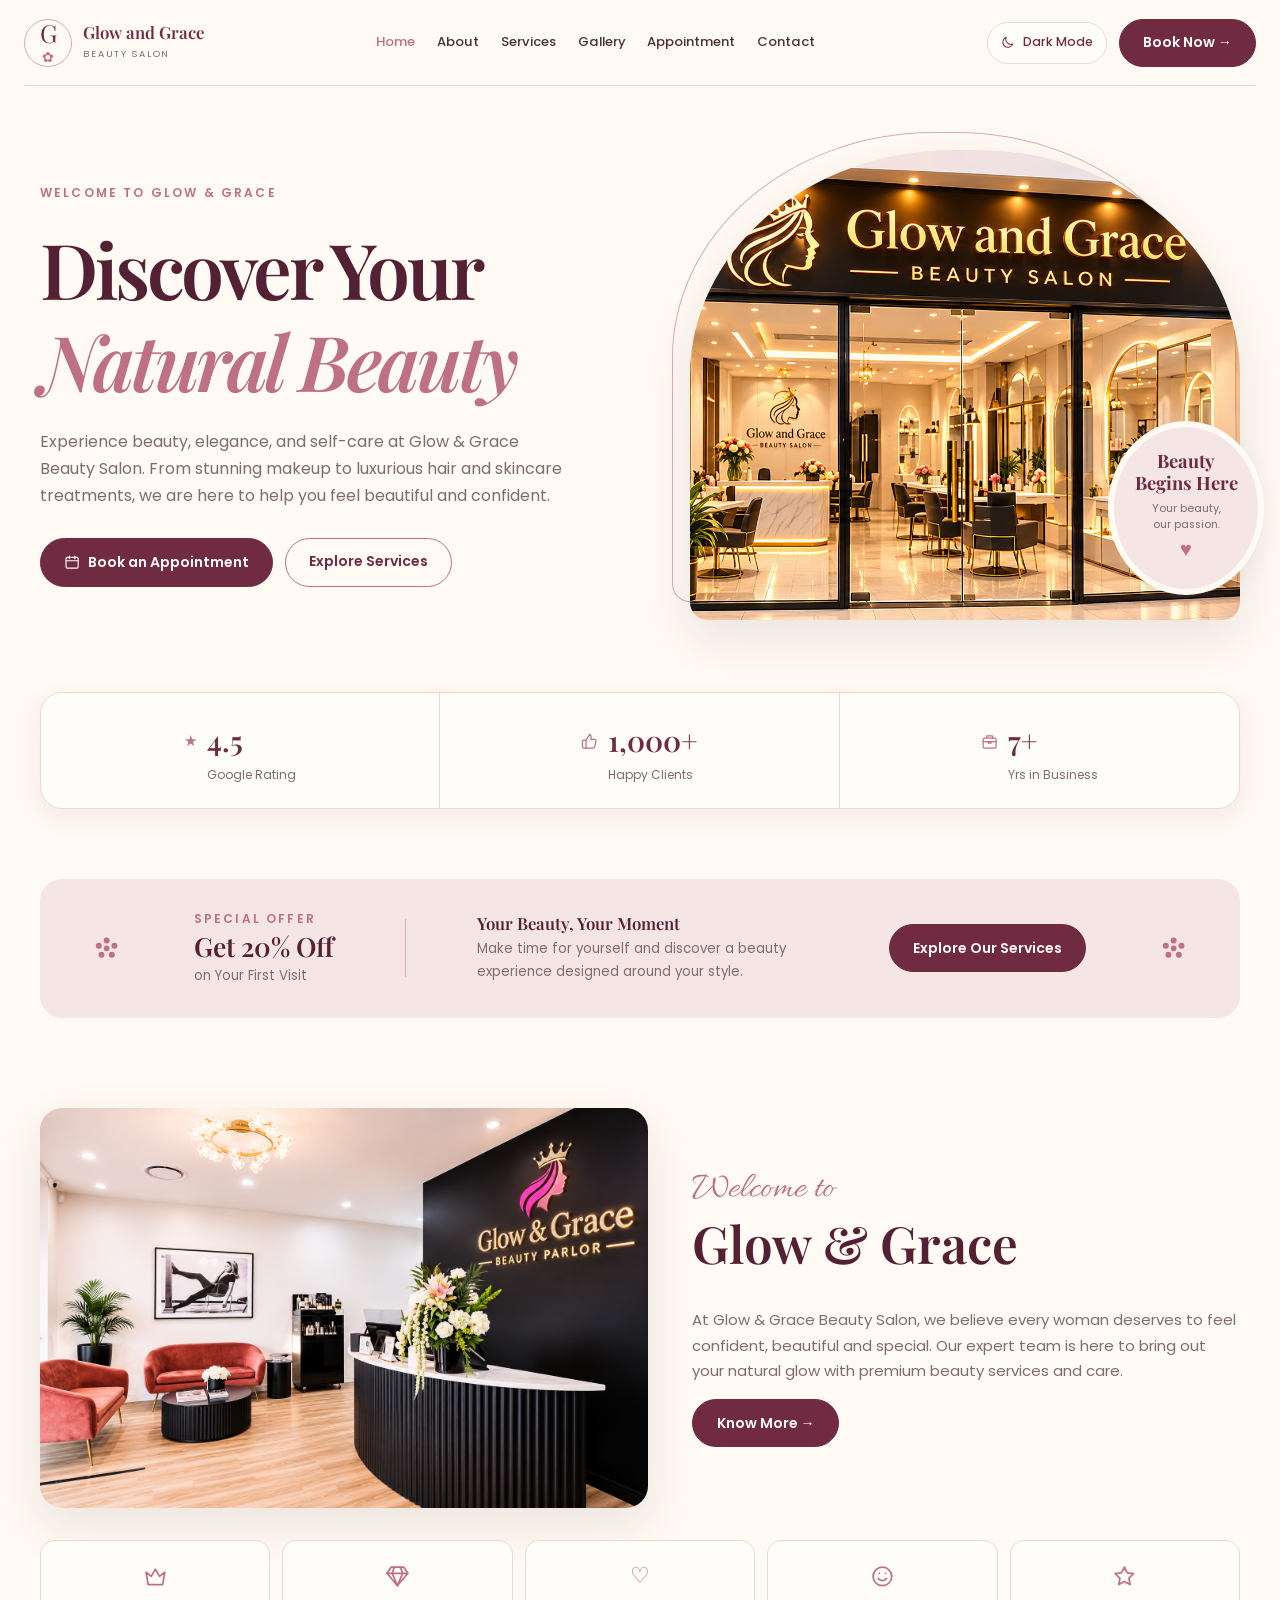
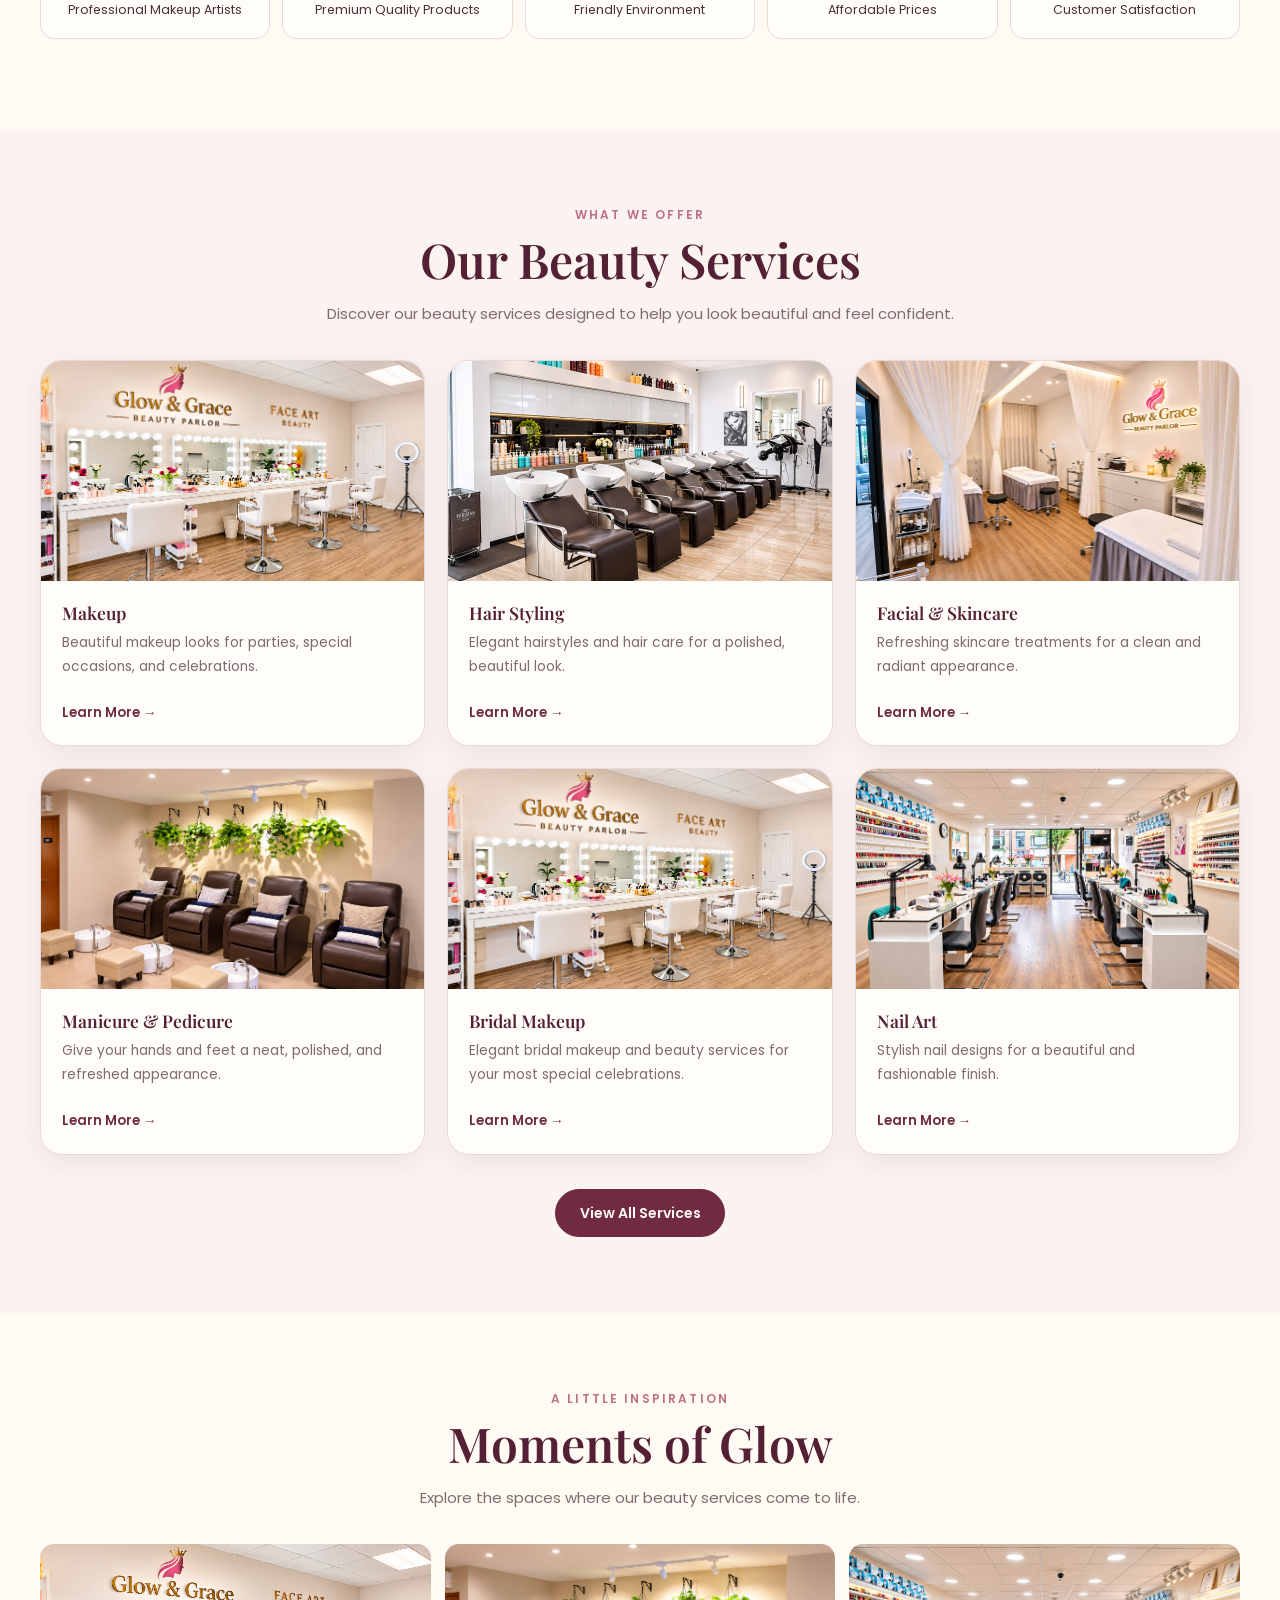
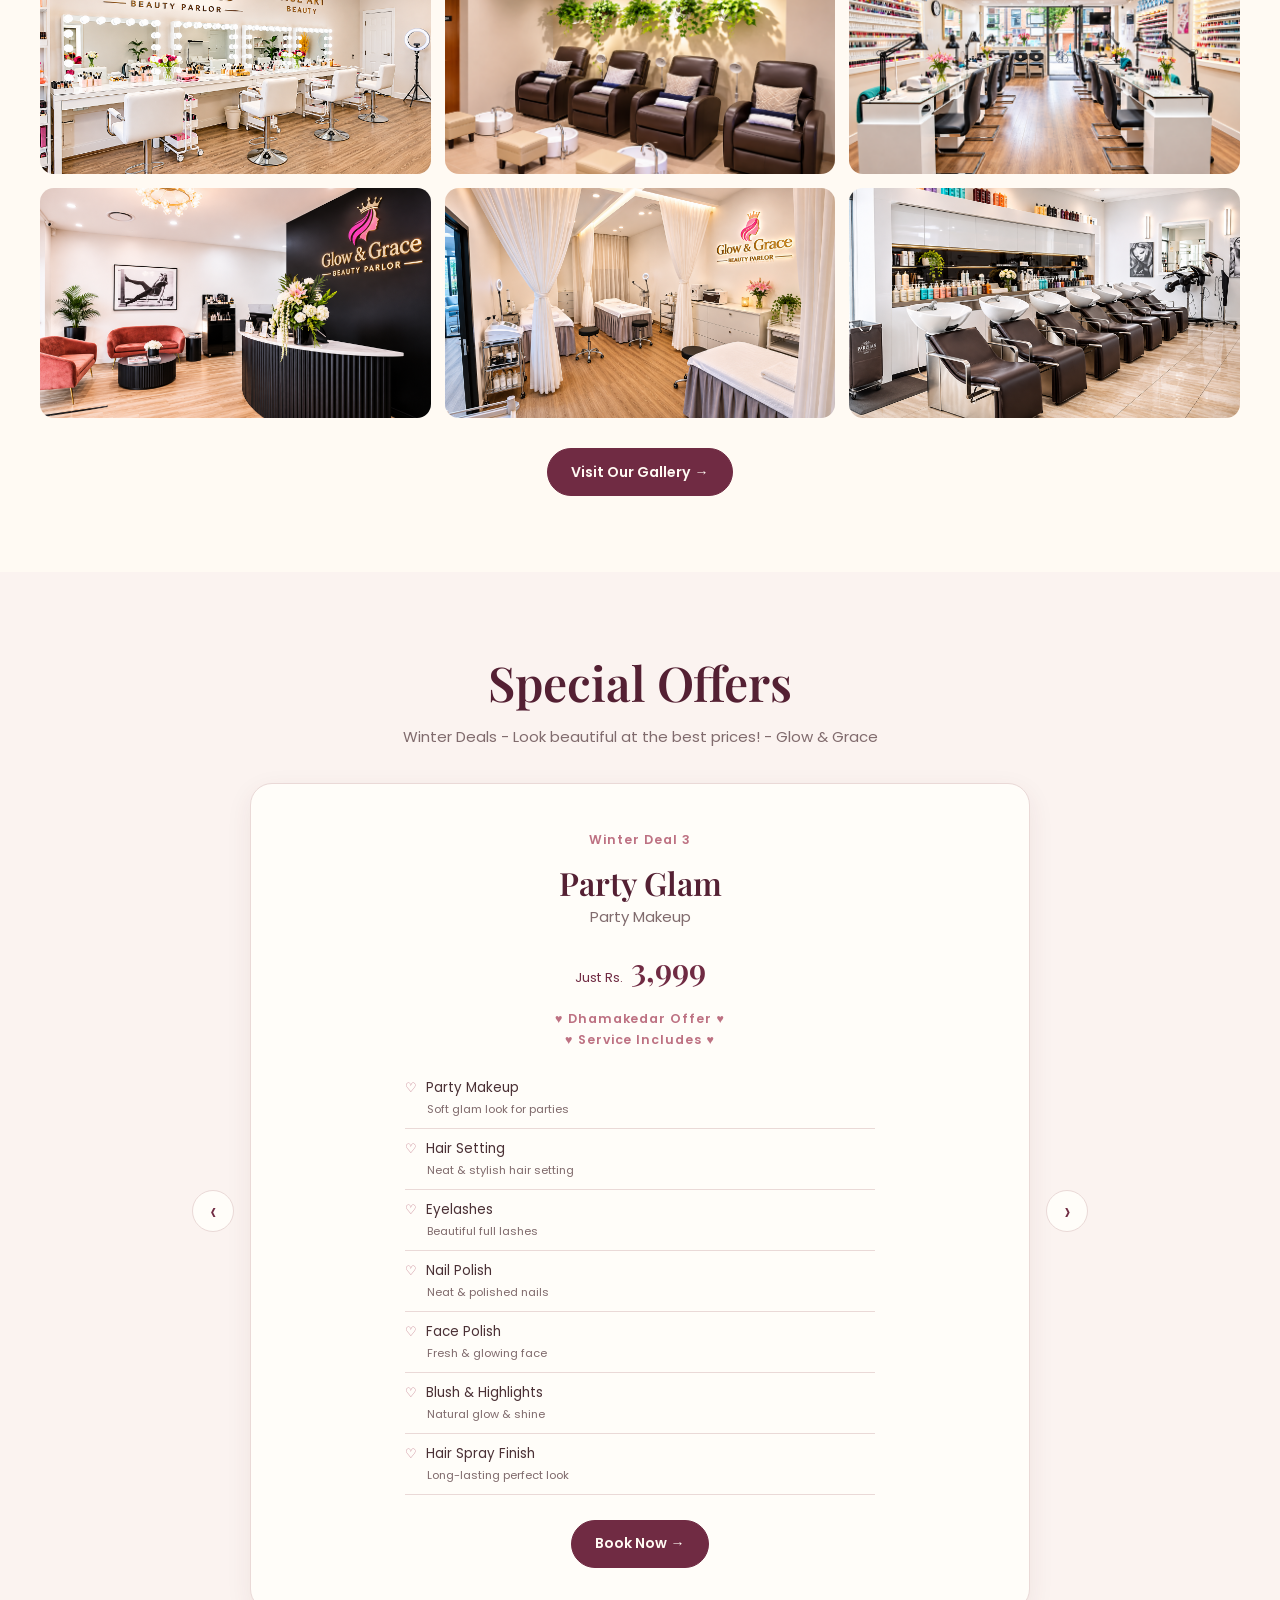
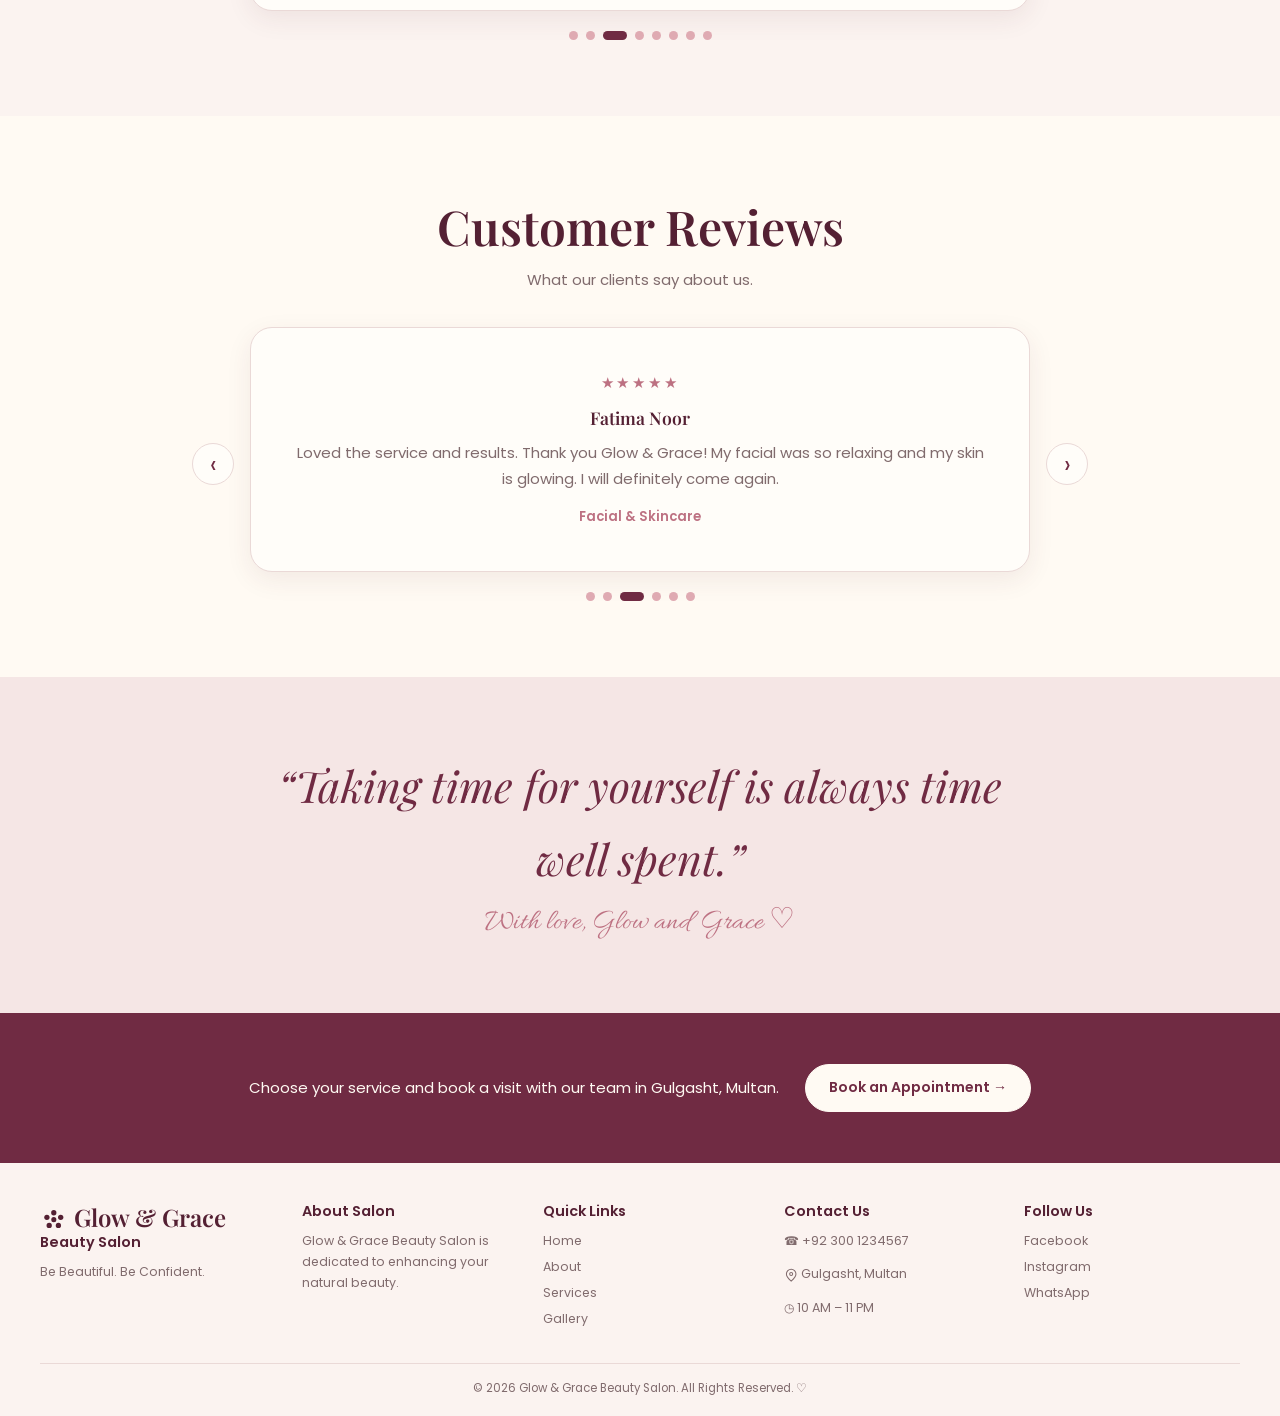
==== commit 02fafe62: "Home Link Update" ====
--- a/index.html
+++ b/index.html
@@ -47,7 +47,7 @@
                 <a href="services.html" class="outline-btn">Explore Services</a>
             </div>
         </div>
-        <div class="hero-image"><img src="images/new-salon-photos/Glow%20%26%20Grace%20Beauty%20Parlor.png"
+        <div class="hero-image"><img src="images/new-salon-photos/contactpage/Golden%20Glow%20and%20Grace%20Beauty%20Salon.png"
                 alt="Glow &amp; Grace makeup studio">
             <div class="hero-badge"><b>Beauty<br>Begins Here</b><small>Your beauty,<br>our
                     passion.</small><span>♥</span></div>
--- a/style.css
+++ b/style.css
@@ -1211,7 +1211,27 @@
 
 /* Services page */
 .vip-services > .hero {
-  display: none;
+  display: grid;
+  width: 100%;
+  min-height: 570px;
+  grid-template-columns: minmax(0, 1fr) minmax(220px, 0.75fr);
+  align-items: center;
+  gap: clamp(24px, 5vw, 72px);
+  margin: 0;
+  padding: clamp(56px, 8vw, 104px) max(24px, calc((100% - var(--page-width)) / 2));
+  overflow: hidden;
+  background:
+    linear-gradient(90deg,
+      color-mix(in srgb, var(--blush) 92%, transparent) 0%,
+      color-mix(in srgb, var(--cream) 88%, transparent) 52%,
+      color-mix(in srgb, var(--blush) 70%, transparent) 100%),
+    url("images/new-salon-photos/Glow%20%26%20Grace%20Beauty%20Parlor.png") center 55% / cover no-repeat;
+}
+
+.vip-services .hero-copy,
+.vip-services .handwritten {
+  position: relative;
+  z-index: 1;
 }
 
 .vip-services .hero-copy {
@@ -1251,6 +1271,7 @@
   flex: 0 0 auto;
   place-items: center;
   border-radius: 50%;
+  border: 1px solid var(--rose-light);
   background: var(--cream);
   color: var(--rose);
   font-size: 1.2rem;
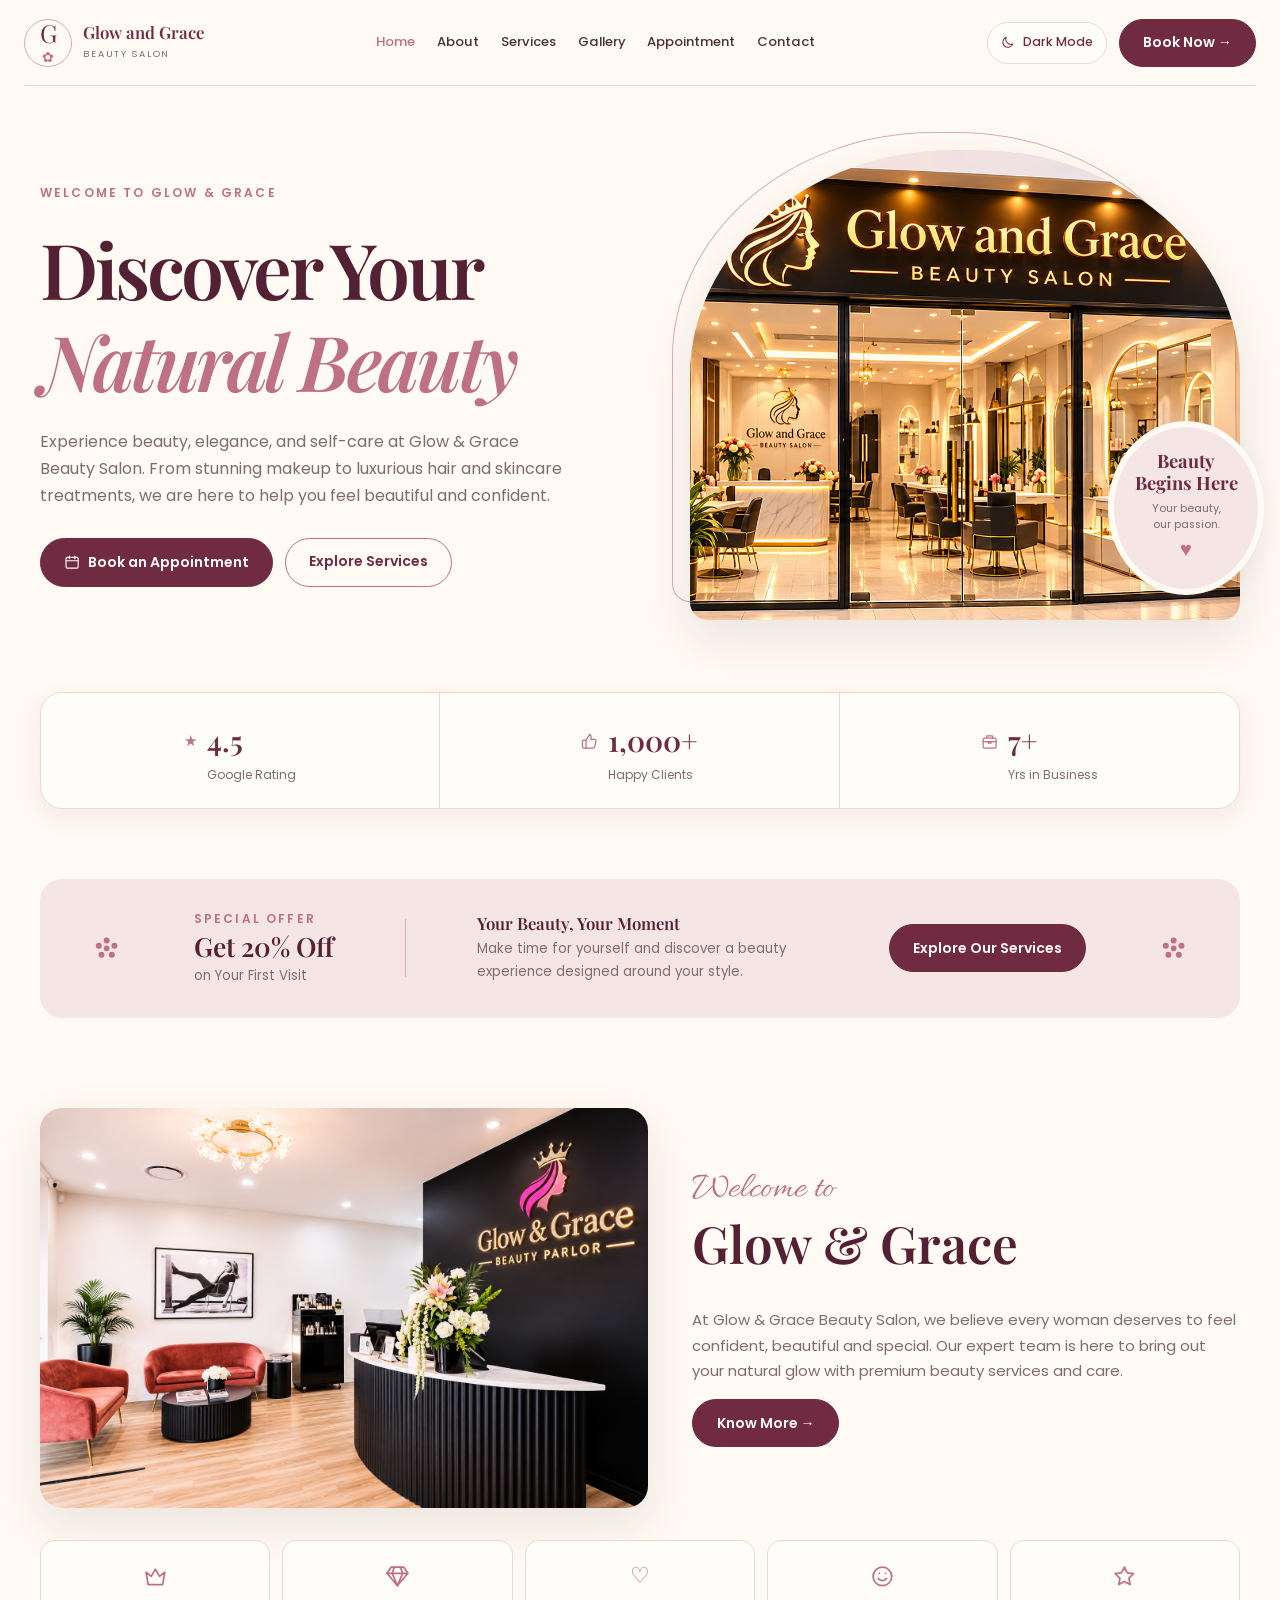
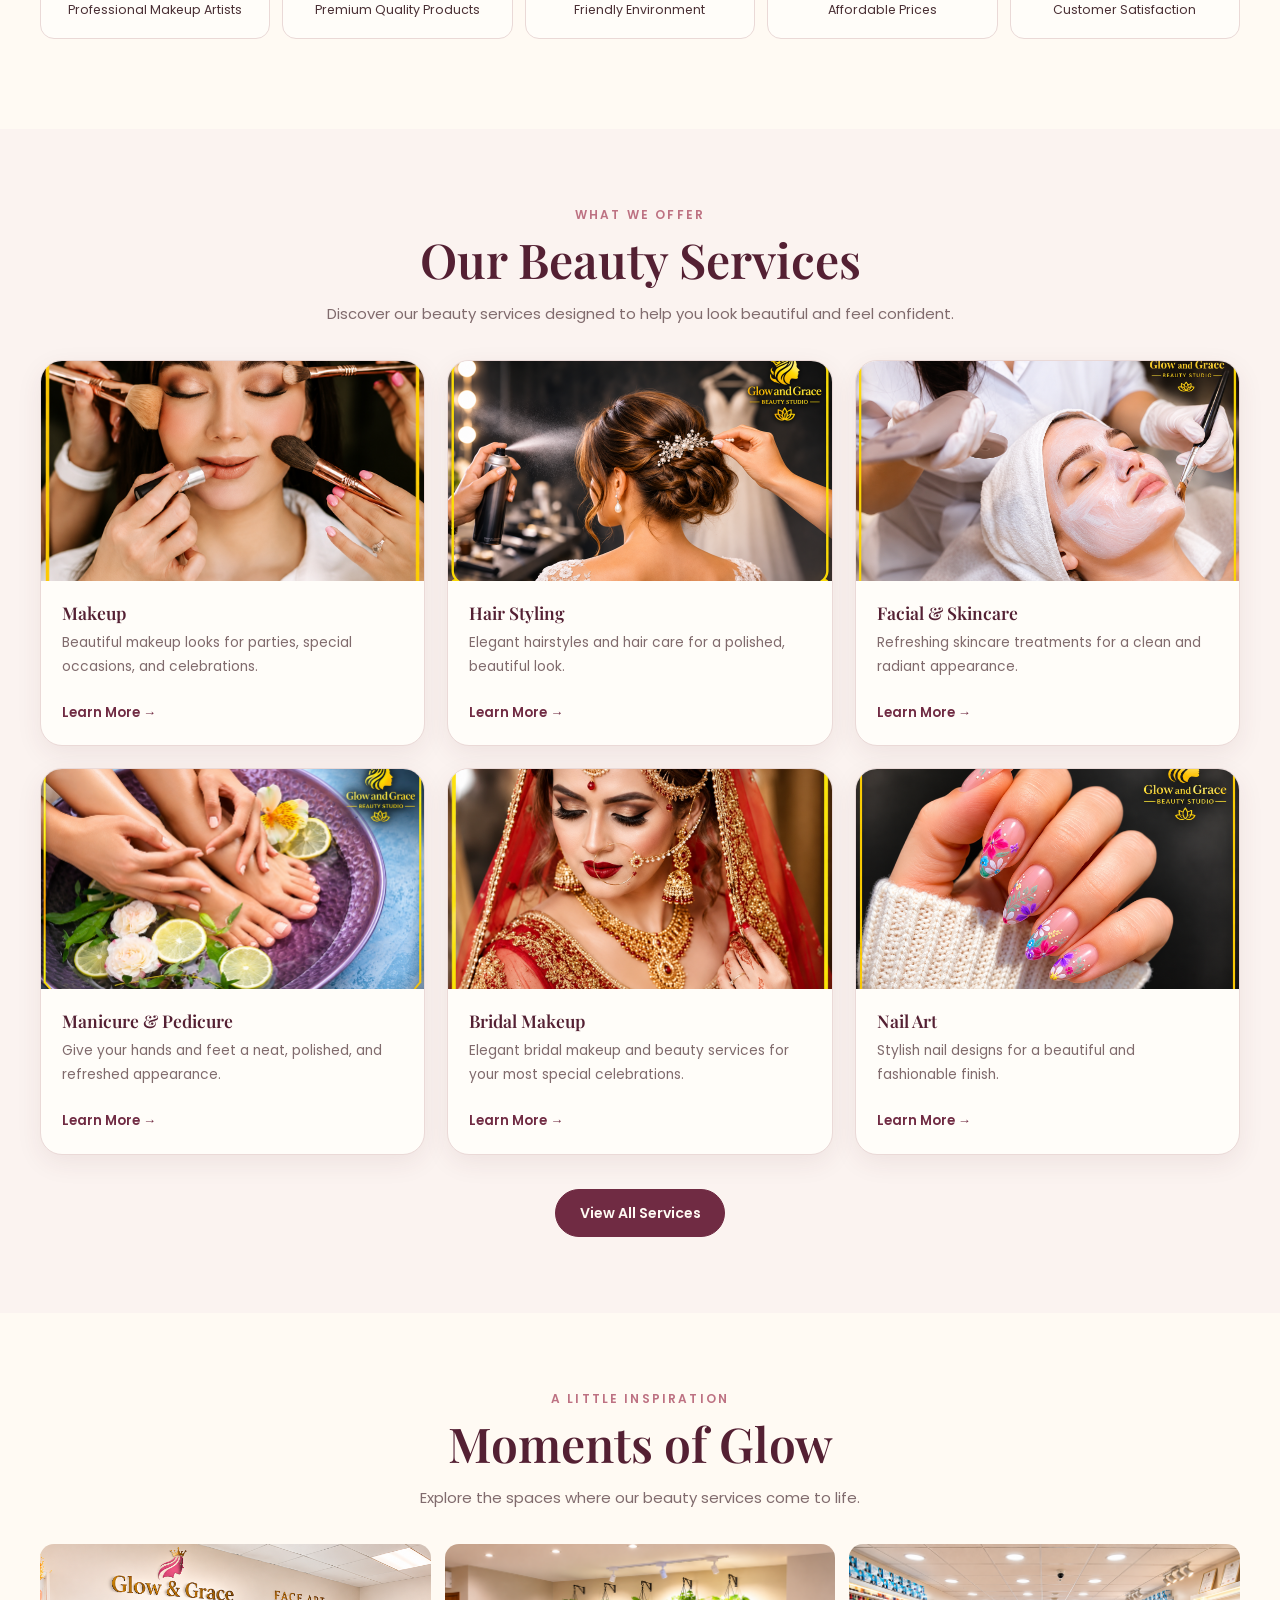
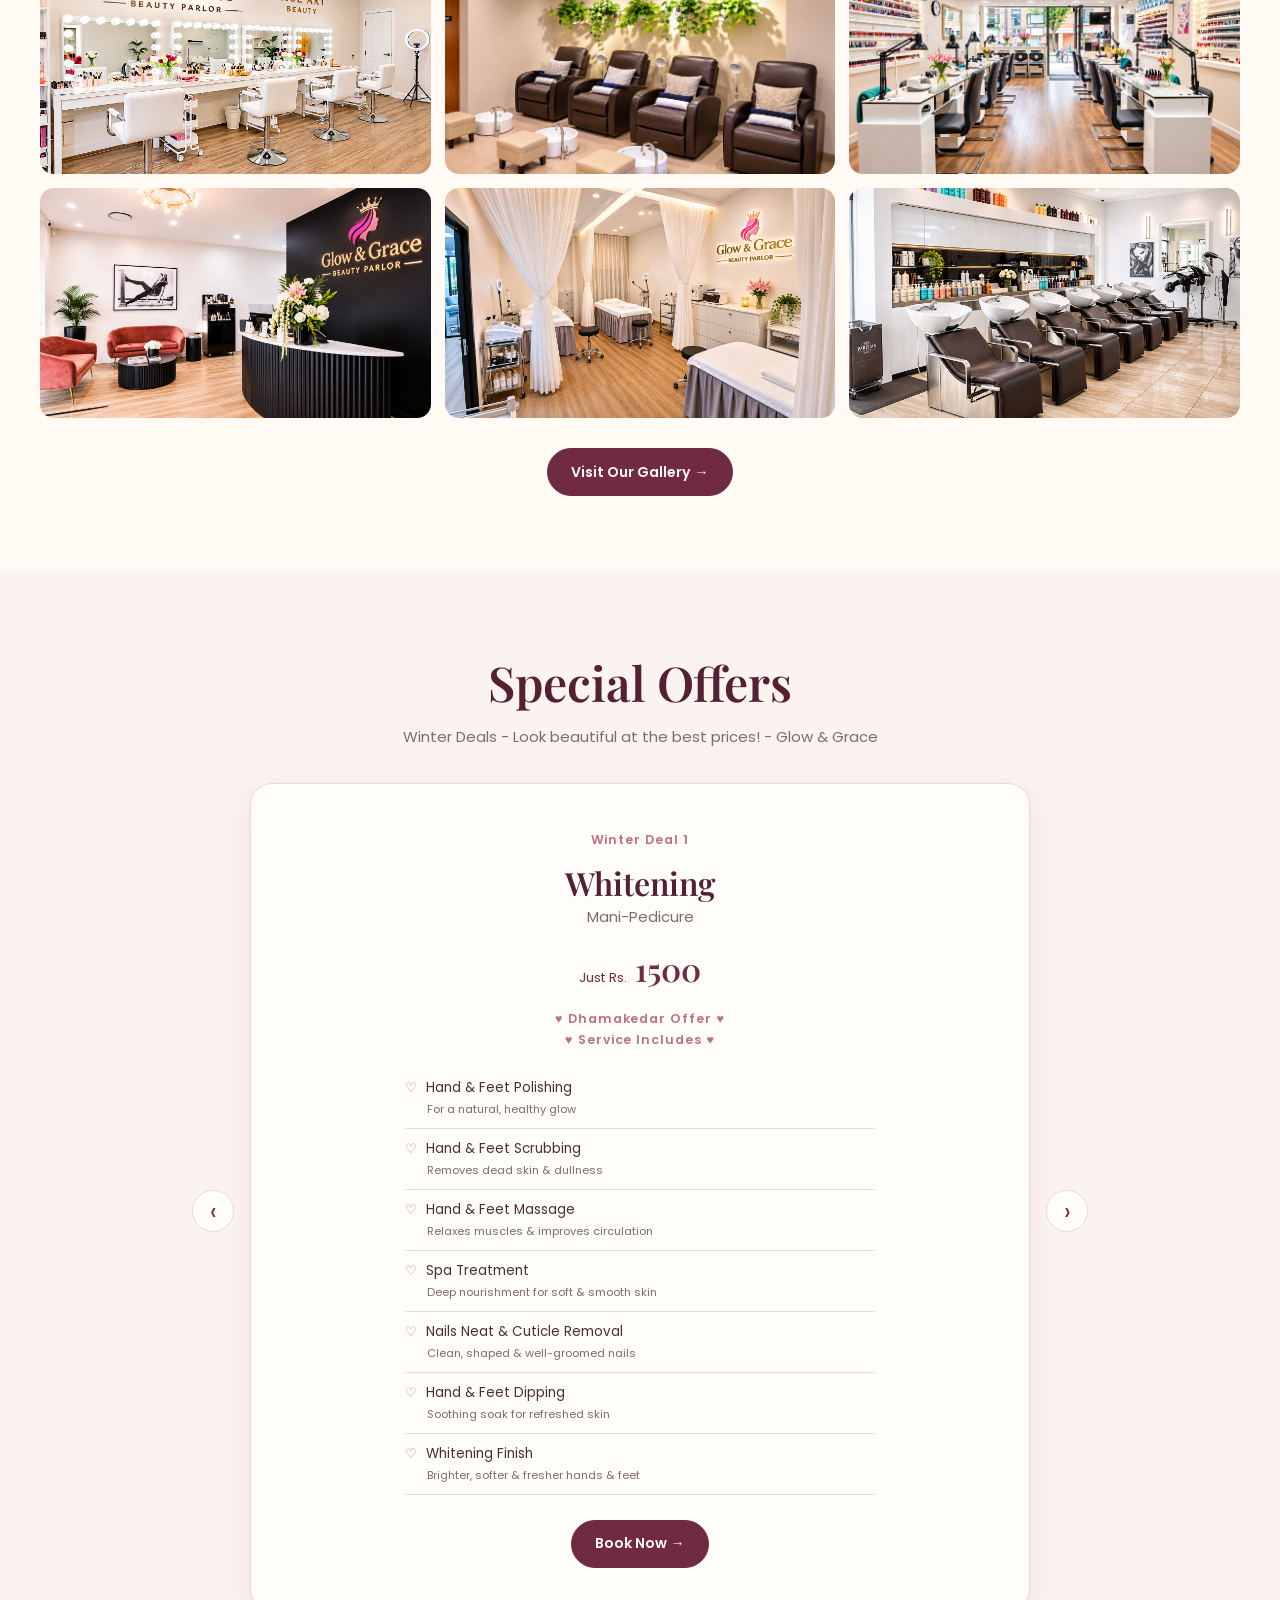
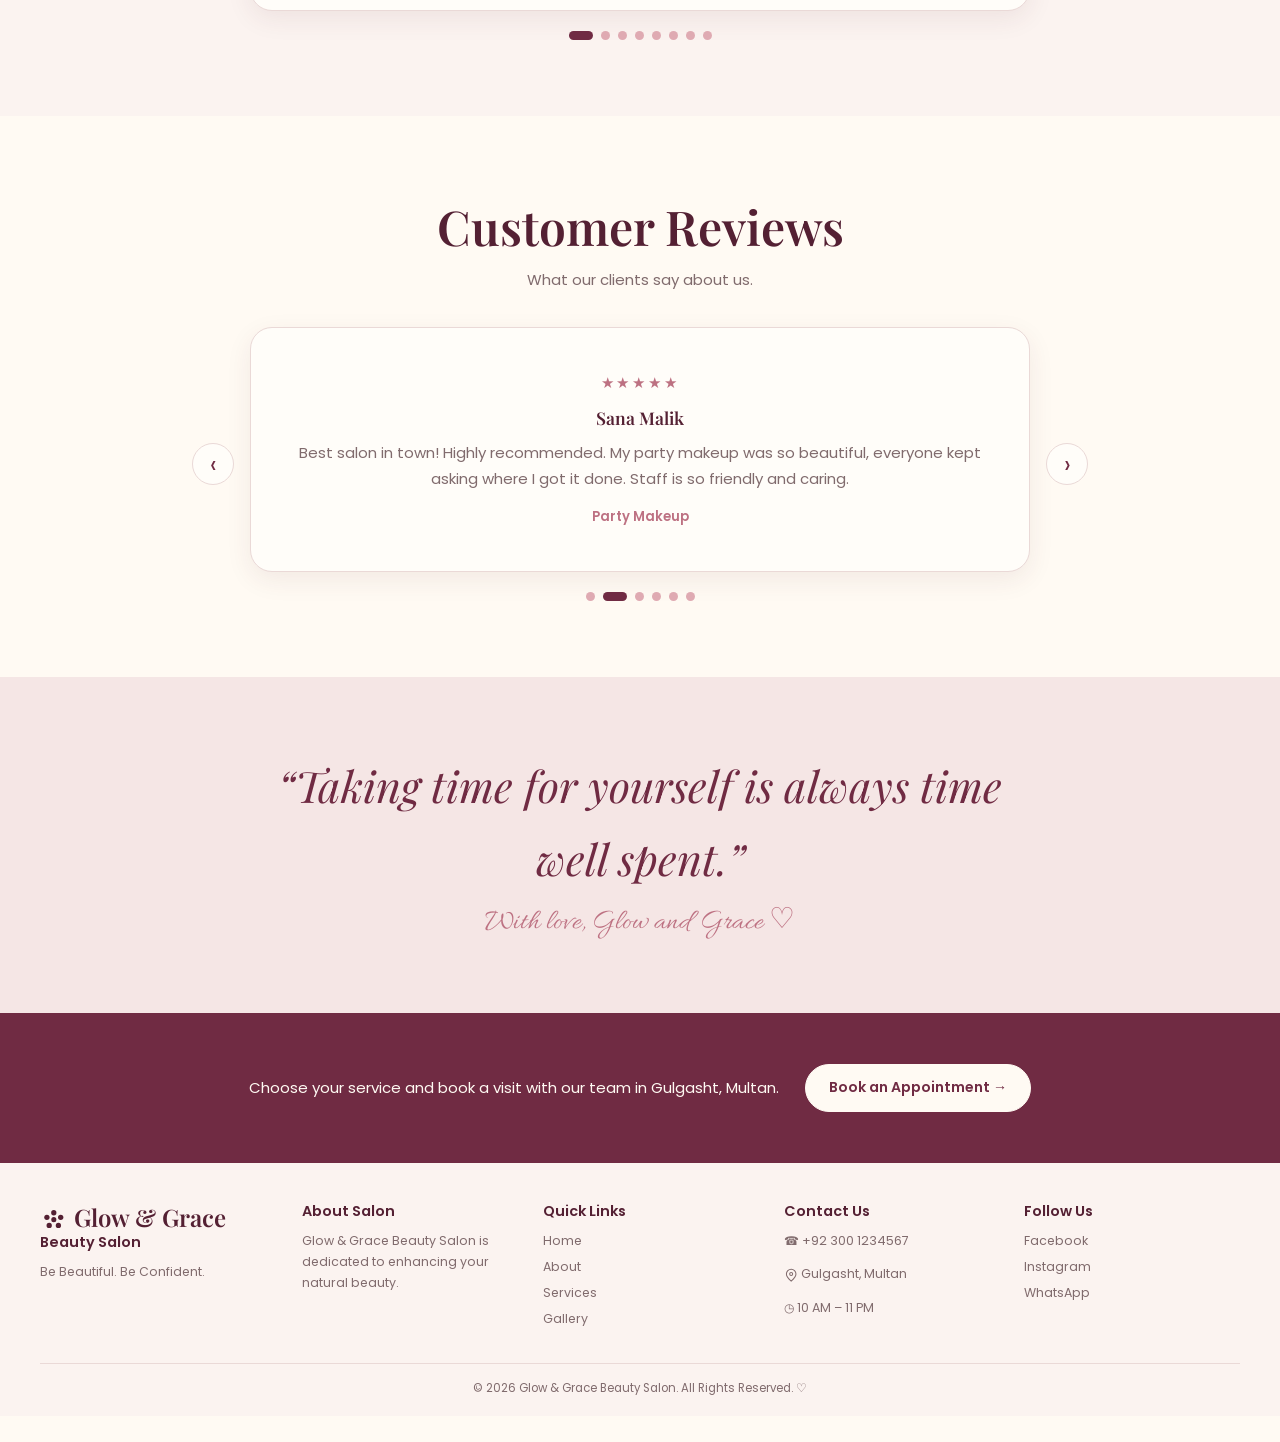
==== commit 1edc2280: "Updated Beauty Services images and website design" ====
--- a/index.html
+++ b/index.html
@@ -99,8 +99,9 @@
         <h2>Our Beauty Services</h2>
         <p class="services-sub">Discover our beauty services designed to help you look beautiful and feel confident.</p>
         <div class="services-grid">
-            <div class="new-service-card"><img src="images/new-salon-photos/Glow%20%26%20Grace%20Beauty%20Parlor.png"
-                    alt="Glow &amp; Grace makeup studio">
+            <div class="new-service-card"><img
+                    src="images/new-salon-photos/ourbeautysevices/Glow%20and%20Grace%20Beauty%20Portrait%20(2).png"
+                    alt="Makeup look by Glow &amp; Grace">
                 <div class="card-body">
                     <h3>Makeup</h3>
                     <p>Beautiful makeup looks for parties, special occasions, and celebrations.</p><a
@@ -108,8 +109,8 @@
                 </div>
             </div>
             <div class="new-service-card"><img
-                    src="images/new-salon-photos/Modern%20Parisian%20Salon%20Shampoo%20Stations.png"
-                    alt="Salon shampoo stations for hair services">
+                    src="images/new-salon-photos/ourbeautysevices/Golden%20Bridal%20Hair%20Studio%20Elegance.png"
+                    alt="Elegant bridal hair styling by Glow &amp; Grace">
                 <div class="card-body">
                     <h3>Hair Styling</h3>
                     <p>Elegant hairstyles and hair care for a polished, beautiful look.</p><a href="services.html">Learn
@@ -117,8 +118,8 @@
                 </div>
             </div>
             <div class="new-service-card"><img
-                    src="images/new-salon-photos/Glow%20%26%20Grace%20Spa%20Treatment%20Room.png"
-                    alt="Glow &amp; Grace facial and skincare treatment room">
+                    src="images/new-salon-photos/ourbeautysevices/Glow%20and%20Grace%20Spa%20Facial.png"
+                    alt="Facial treatment at Glow &amp; Grace">
                 <div class="card-body">
                     <h3>Facial & Skincare</h3>
                     <p>Refreshing skincare treatments for a clean and radiant appearance.</p><a
@@ -126,16 +127,17 @@
                 </div>
             </div>
             <div class="new-service-card"><img
-                    src="images/new-salon-photos/Bright%20Modern%20Spa%20Pedicure%20Lounge.png"
-                    alt="Bright modern pedicure lounge">
+                    src="images/new-salon-photos/ourbeautysevices/Glow%20and%20Grace%20Purple%20Spa%20Pedicure.png"
+                    alt="Spa pedicure at Glow &amp; Grace">
                 <div class="card-body">
                     <h3>Manicure & Pedicure</h3>
                     <p>Give your hands and feet a neat, polished, and refreshed appearance.</p><a
                         href="services.html">Learn More →</a>
                 </div>
             </div>
-            <div class="new-service-card"><img src="images/new-salon-photos/Glow%20%26%20Grace%20Beauty%20Parlor.png"
-                    alt="Glow &amp; Grace makeup studio for bridal services">
+            <div class="new-service-card"><img
+                    src="images/new-salon-photos/ourbeautysevices/Glow%20and%20Grace%20Bridal%20Portrait.png"
+                    alt="Bridal makeup by Glow &amp; Grace">
                 <div class="card-body">
                     <h3>Bridal Makeup</h3>
                     <p>Elegant bridal makeup and beauty services for your most special celebrations.</p><a
@@ -143,8 +145,8 @@
                 </div>
             </div>
             <div class="new-service-card"><img
-                    src="images/new-salon-photos/Bright%20Symmetrical%20Nail%20Salon%20Interior.png"
-                    alt="Bright nail salon interior">
+                    src="images/new-salon-photos/ourbeautysevices/Floral%20Nail%20Art%20Beauty%20Studio.png"
+                    alt="Floral nail art by Glow &amp; Grace">
                 <div class="card-body">
                     <h3>Nail Art</h3>
                     <p>Stylish nail designs for a beautiful and fashionable finish.</p><a href="services.html">Learn
